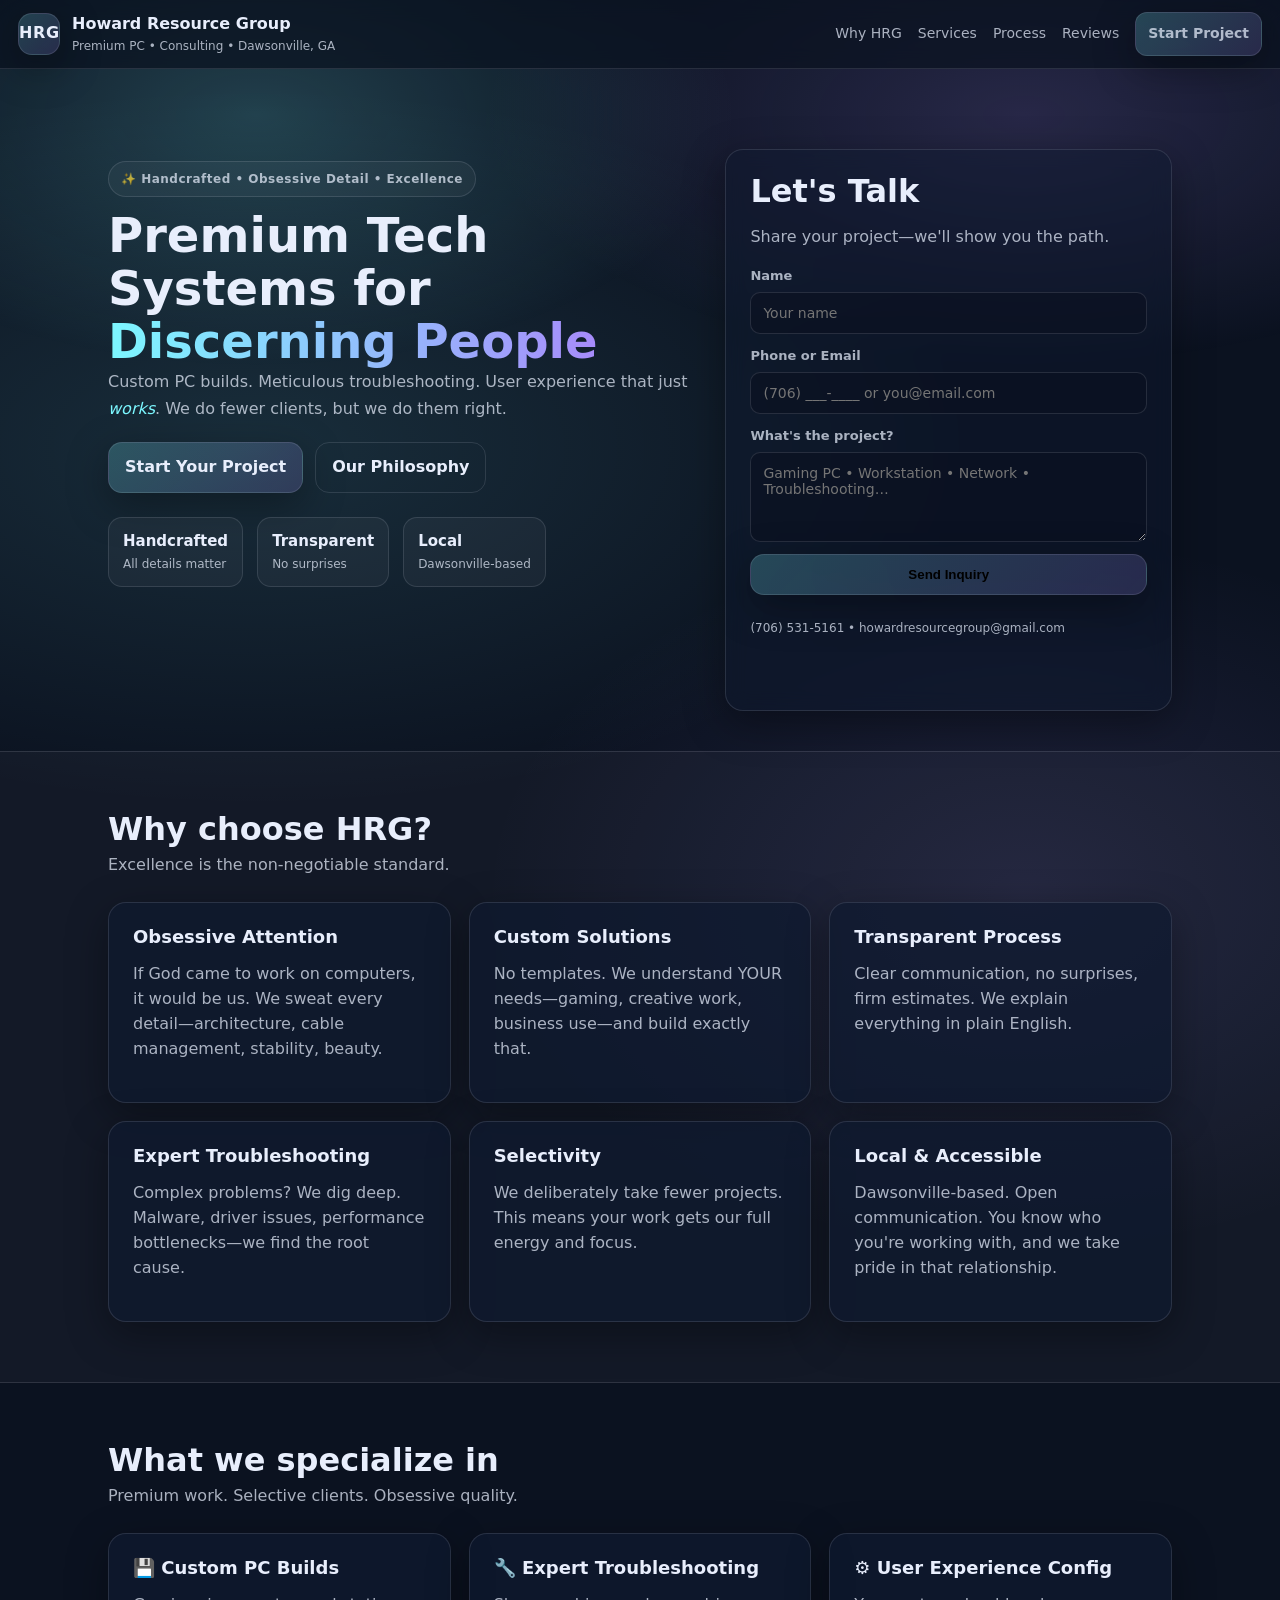
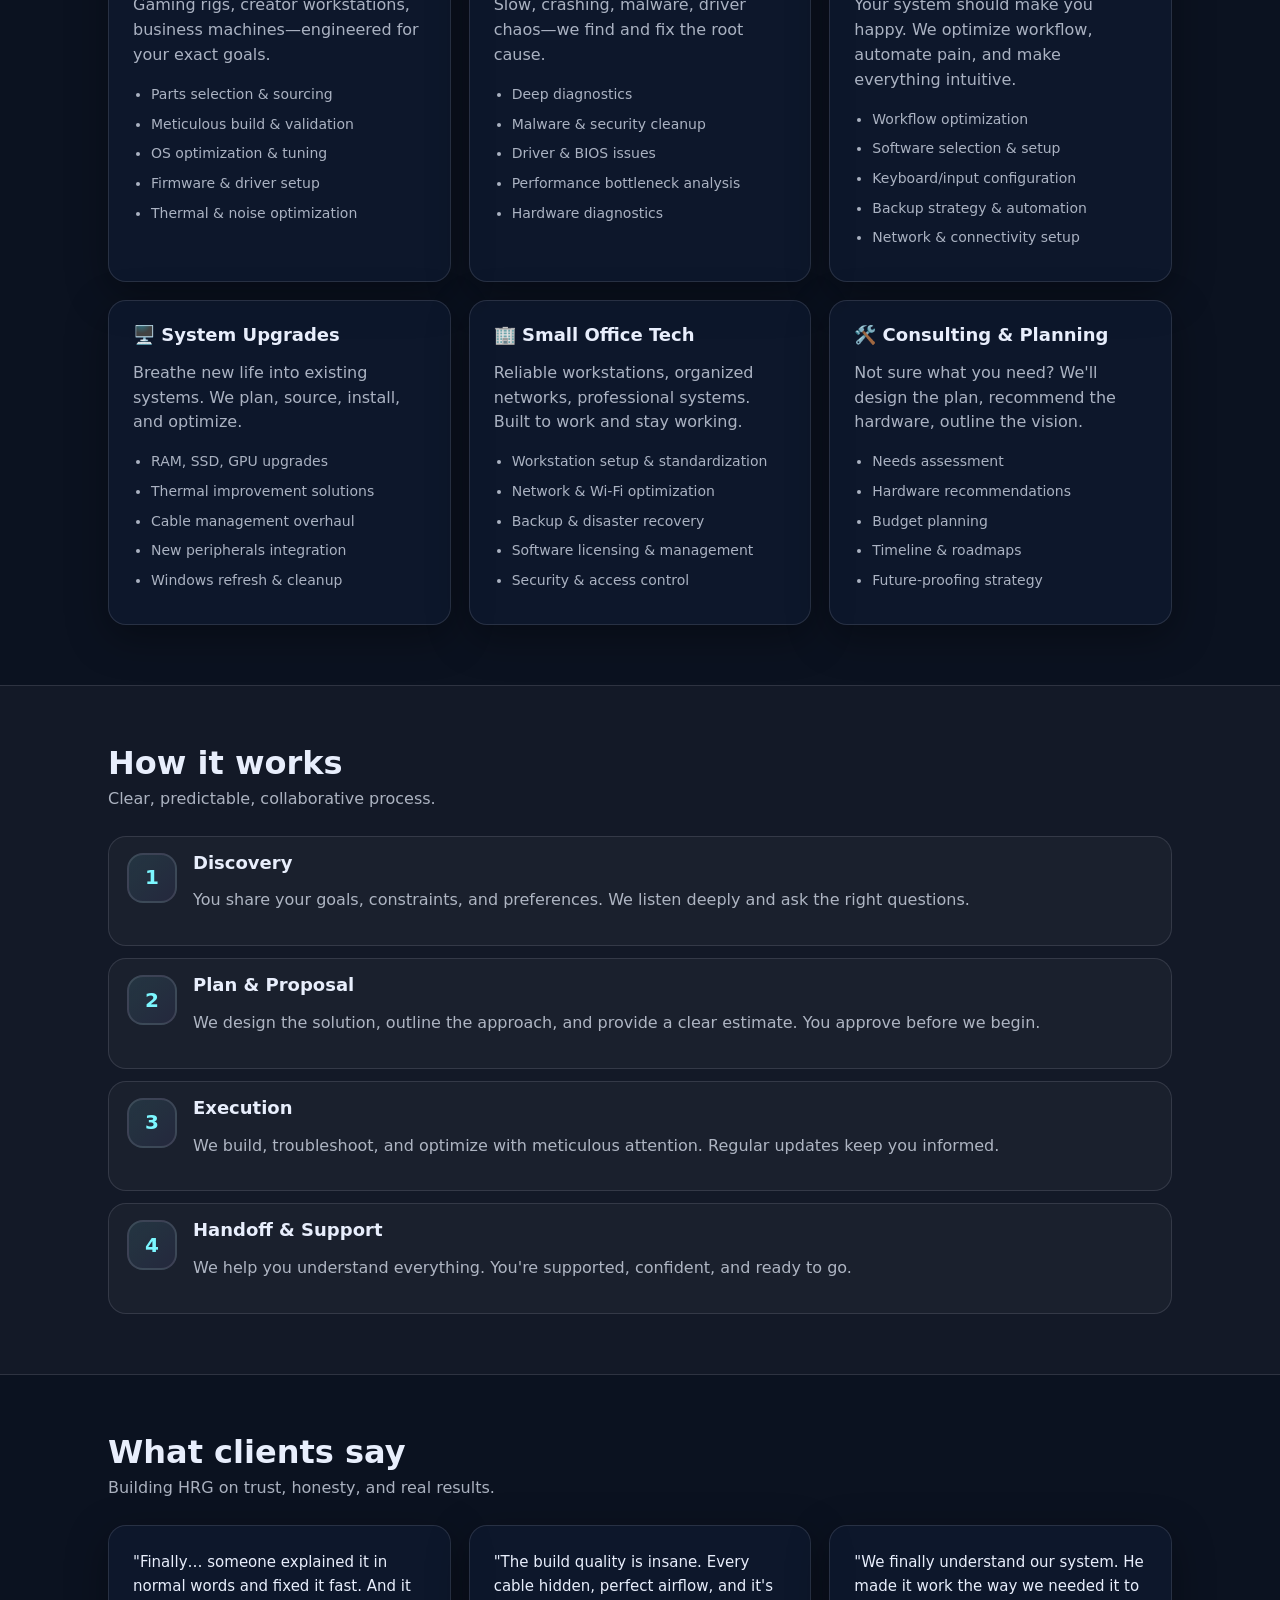
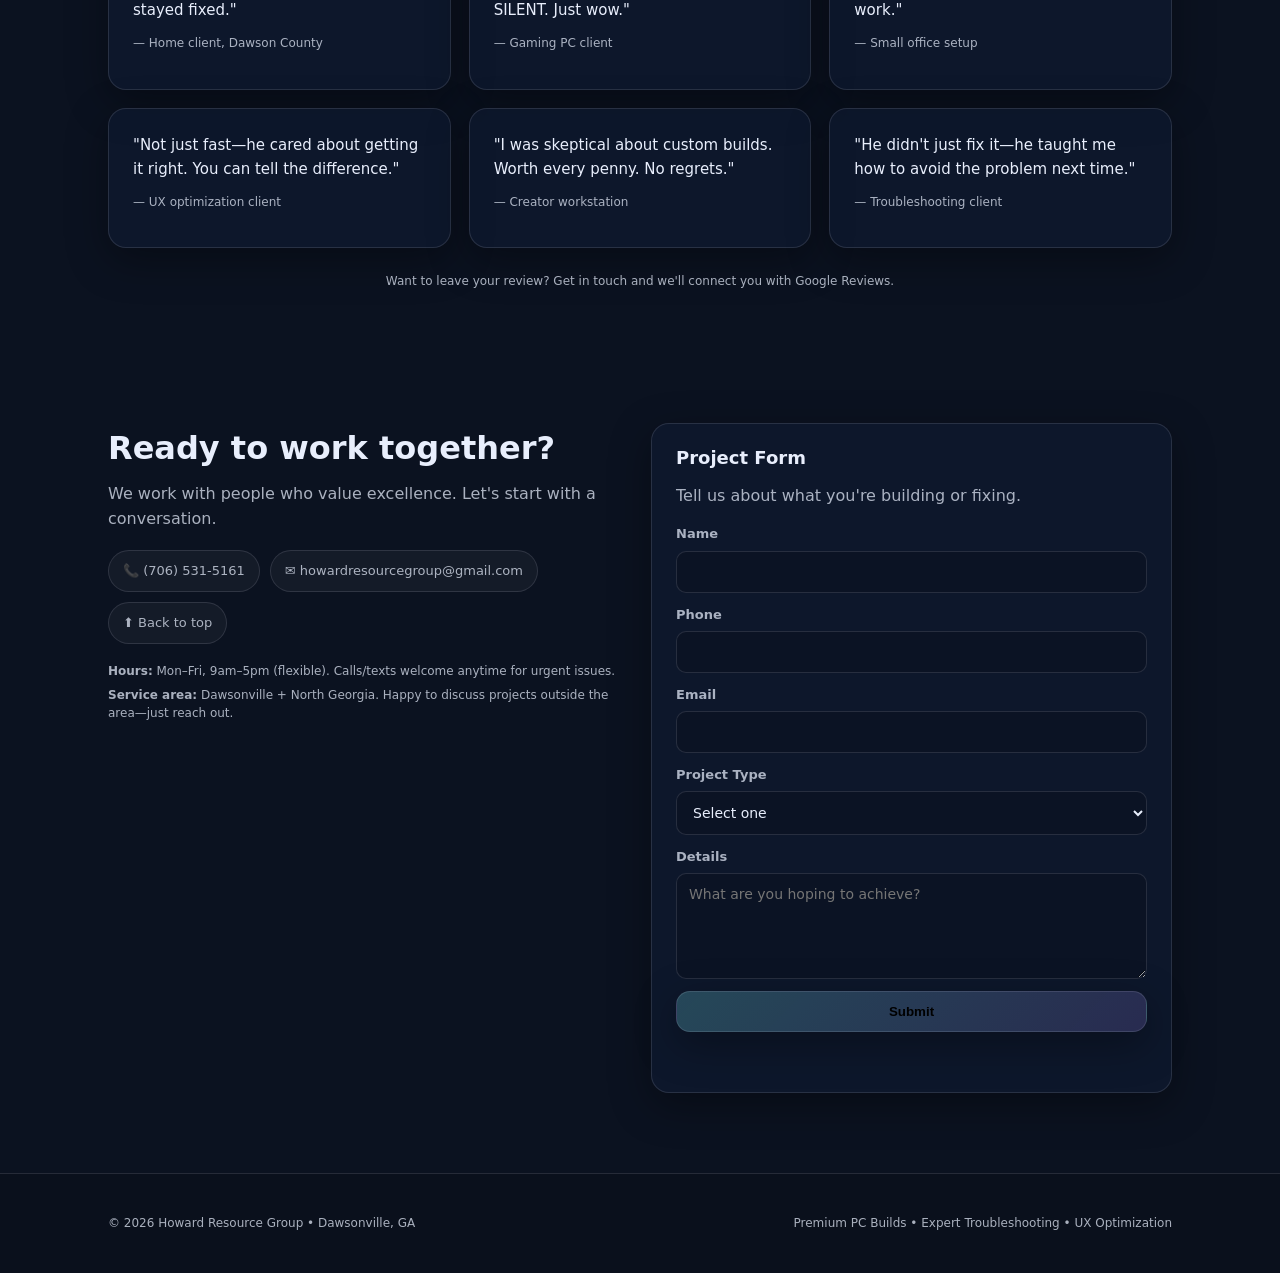
==== index.html @ e69a7d9a "Deploy: premium site redesign with PC builds focus" ====
<!doctype html>
<html lang="en">
<head>
  <meta charset="utf-8" />
  <meta name="viewport" content="width=device-width,initial-scale=1" />
  <title>Howard Resource Group | Premium PC Builds & Troubleshooting</title>
  <meta name="description" content="Handcrafted PC builds, meticulous troubleshooting, premium tech experience. Dawsonville, GA. Excellence in every detail." />
  <meta name="theme-color" content="#0b1220" />

  <!-- Open Graph -->
  <meta property="og:title" content="Howard Resource Group | Premium PC Builds & Tech" />
  <meta property="og:description" content="Custom PC builds, expert troubleshooting, UX optimization. Excellence obsessed." />
  <meta property="og:type" content="website" />

  <link rel="stylesheet" href="style.css" />
</head>

<body>
  <header class="header">
    <a class="brand" href="#top" aria-label="Howard Resource Group Home">
      <span class="brand__mark">HRG</span>
      <span class="brand__text">
        <span class="brand__name">Howard Resource Group</span>
        <span class="brand__tag">Premium PC • Consulting • Dawsonville, GA</span>
      </span>
    </a>

    <nav class="nav" aria-label="Primary">
      <a href="#why">Why HRG</a>
      <a href="#services">Services</a>
      <a href="#process">Process</a>
      <a href="#reviews">Reviews</a>
      <a class="btn btn--sm" href="#contact">Start Project</a>
    </nav>

    <button class="burger" id="burger" aria-label="Open menu" aria-expanded="false">
      <span></span><span></span><span></span>
    </button>
  </header>

  <main id="top">
    <!-- HERO -->
    <section class="hero">
      <div class="hero__bg" aria-hidden="true"></div>

      <div class="container hero__grid">
        <div class="hero__copy">
          <p class="pill">✨ Handcrafted • Obsessive Detail • Excellence</p>
          <h1>Premium Tech Systems for <span class="accent">Discerning People</span></h1>
          <p class="lead">
            Custom PC builds. Meticulous troubleshooting. User experience that just <em>works</em>. 
            We do fewer clients, but we do them right.
          </p>

          <div class="cta">
            <a class="btn" href="#contact">Start Your Project</a>
            <a class="btn btn--ghost" href="#why">Our Philosophy</a>
          </div>

          <div class="trust">
            <div class="trust__item">
              <span class="trust__big">Handcrafted</span>
              <span class="trust__small">All details matter</span>
            </div>
            <div class="trust__item">
              <span class="trust__big">Transparent</span>
              <span class="trust__small">No surprises</span>
            </div>
            <div class="trust__item">
              <span class="trust__big">Local</span>
              <span class="trust__small">Dawsonville-based</span>
            </div>
          </div>
        </div>

        <div class="hero__card">
          <div class="card card--glass">
            <h2>Let's Talk</h2>
            <p class="muted">Share your project—we'll show you the path.</p>

            <form class="form" id="quickForm" action="https://formspree.io/f/xkgqpggr" method="POST">
              <input type="hidden" name="form_name" value="Project Inquiry" />
              <input type="text" name="_gotcha" style="display:none" tabindex="-1" autocomplete="off" />
              <label>
                Name
                <input name="name" placeholder="Your name" autocomplete="name" required />
              </label>

              <label>
                Phone or Email
                <input name="contact" placeholder="(706) ___-____ or you@email.com" required />
              </label>

              <label>
                What's the project?
                <textarea name="message" rows="4" placeholder="Gaming PC • Workstation • Network • Troubleshooting…" required></textarea>
              </label>

              <button class="btn btn--full" type="submit">Send Inquiry</button>

              <p class="tiny muted">
                <a href="tel:+17065315161">(706) 531-5161</a> • howardresourcegroup@gmail.com
              </p>

              <p class="tiny muted" id="formStatus" role="status" aria-live="polite"></p>
            </form>
          </div>
        </div>
      </div>
    </section>

    <!-- WHY HRG -->
    <section class="section section--alt" id="why">
      <div class="container">
        <div class="section__head">
          <h2>Why choose HRG?</h2>
          <p class="muted">Excellence is the non-negotiable standard.</p>
        </div>

        <div class="grid cards">
          <article class="card">
            <h3>Obsessive Attention</h3>
            <p class="muted">If God came to work on computers, it would be us. We sweat every detail—architecture, cable management, stability, beauty.</p>
          </article>

          <article class="card">
            <h3>Custom Solutions</h3>
            <p class="muted">No templates. We understand YOUR needs—gaming, creative work, business use—and build exactly that.</p>
          </article>

          <article class="card">
            <h3>Transparent Process</h3>
            <p class="muted">Clear communication, no surprises, firm estimates. We explain everything in plain English.</p>
          </article>

          <article class="card">
            <h3>Expert Troubleshooting</h3>
            <p class="muted">Complex problems? We dig deep. Malware, driver issues, performance bottlenecks—we find the root cause.</p>
          </article>

          <article class="card">
            <h3>Selectivity</h3>
            <p class="muted">We deliberately take fewer projects. This means your work gets our full energy and focus.</p>
          </article>

          <article class="card">
            <h3>Local & Accessible</h3>
            <p class="muted">Dawsonville-based. Open communication. You know who you're working with, and we take pride in that relationship.</p>
          </article>
        </div>
      </div>
    </section>

    <!-- SERVICES -->
    <section class="section" id="services">
      <div class="container">
        <div class="section__head">
          <h2>What we specialize in</h2>
          <p class="muted">Premium work. Selective clients. Obsessive quality.</p>
        </div>

        <div class="grid cards">
          <article class="card">
            <h3>💾 Custom PC Builds</h3>
            <p class="muted">Gaming rigs, creator workstations, business machines—engineered for your exact goals.</p>
            <ul class="list">
              <li>Parts selection & sourcing</li>
              <li>Meticulous build & validation</li>
              <li>OS optimization & tuning</li>
              <li>Firmware & driver setup</li>
              <li>Thermal & noise optimization</li>
            </ul>
          </article>

          <article class="card">
            <h3>🔧 Expert Troubleshooting</h3>
            <p class="muted">Slow, crashing, malware, driver chaos—we find and fix the root cause.</p>
            <ul class="list">
              <li>Deep diagnostics</li>
              <li>Malware & security cleanup</li>
              <li>Driver & BIOS issues</li>
              <li>Performance bottleneck analysis</li>
              <li>Hardware diagnostics</li>
            </ul>
          </article>

          <article class="card">
            <h3>⚙️ User Experience Config</h3>
            <p class="muted">Your system should make you happy. We optimize workflow, automate pain, and make everything intuitive.</p>
            <ul class="list">
              <li>Workflow optimization</li>
              <li>Software selection & setup</li>
              <li>Keyboard/input configuration</li>
              <li>Backup strategy & automation</li>
              <li>Network & connectivity setup</li>
            </ul>
          </article>

          <article class="card">
            <h3>🖥️ System Upgrades</h3>
            <p class="muted">Breathe new life into existing systems. We plan, source, install, and optimize.</p>
            <ul class="list">
              <li>RAM, SSD, GPU upgrades</li>
              <li>Thermal improvement solutions</li>
              <li>Cable management overhaul</li>
              <li>New peripherals integration</li>
              <li>Windows refresh & cleanup</li>
            </ul>
          </article>

          <article class="card">
            <h3>🏢 Small Office Tech</h3>
            <p class="muted">Reliable workstations, organized networks, professional systems. Built to work and stay working.</p>
            <ul class="list">
              <li>Workstation setup & standardization</li>
              <li>Network & Wi-Fi optimization</li>
              <li>Backup & disaster recovery</li>
              <li>Software licensing & management</li>
              <li>Security & access control</li>
            </ul>
          </article>

          <article class="card">
            <h3>🛠️ Consulting & Planning</h3>
            <p class="muted">Not sure what you need? We'll design the plan, recommend the hardware, outline the vision.</p>
            <ul class="list">
              <li>Needs assessment</li>
              <li>Hardware recommendations</li>
              <li>Budget planning</li>
              <li>Timeline & roadmaps</li>
              <li>Future-proofing strategy</li>
            </ul>
          </article>
        </div>
      </div>
    </section>

    <!-- PROCESS -->
    <section class="section section--alt" id="process">
      <div class="container">
        <div class="section__head">
          <h2>How it works</h2>
          <p class="muted">Clear, predictable, collaborative process.</p>
        </div>

        <div class="steps">
          <div class="step">
            <div class="step__num">1</div>
            <div>
              <h3>Discovery</h3>
              <p class="muted">You share your goals, constraints, and preferences. We listen deeply and ask the right questions.</p>
            </div>
          </div>
          <div class="step">
            <div class="step__num">2</div>
            <div>
              <h3>Plan & Proposal</h3>
              <p class="muted">We design the solution, outline the approach, and provide a clear estimate. You approve before we begin.</p>
            </div>
          </div>
          <div class="step">
            <div class="step__num">3</div>
            <div>
              <h3>Execution</h3>
              <p class="muted">We build, troubleshoot, and optimize with meticulous attention. Regular updates keep you informed.</p>
            </div>
          </div>
          <div class="step">
            <div class="step__num">4</div>
            <div>
              <h3>Handoff & Support</h3>
              <p class="muted">We help you understand everything. You're supported, confident, and ready to go.</p>
            </div>
          </div>
        </div>
      </div>
    </section>

    <!-- REVIEWS -->
    <section class="section" id="reviews">
      <div class="container">
        <div class="section__head">
          <h2>What clients say</h2>
          <p class="muted">Building HRG on trust, honesty, and real results.</p>
        </div>

        <div class="grid cards">
          <article class="card">
            <p class="quote">"Finally… someone explained it in normal words and fixed it fast. And it stayed fixed."</p>
            <p class="tiny muted">— Home client, Dawson County</p>
          </article>
          <article class="card">
            <p class="quote">"The build quality is insane. Every cable hidden, perfect airflow, and it's SILENT. Just wow."</p>
            <p class="tiny muted">— Gaming PC client</p>
          </article>
          <article class="card">
            <p class="quote">"We finally understand our system. He made it work the way we needed it to work."</p>
            <p class="tiny muted">— Small office setup</p>
          </article>
          <article class="card">
            <p class="quote">"Not just fast—he cared about getting it right. You can tell the difference."</p>
            <p class="tiny muted">— UX optimization client</p>
          </article>
          <article class="card">
            <p class="quote">"I was skeptical about custom builds. Worth every penny. No regrets."</p>
            <p class="tiny muted">— Creator workstation</p>
          </article>
          <article class="card">
            <p class="quote">"He didn't just fix it—he taught me how to avoid the problem next time."</p>
            <p class="tiny muted">— Troubleshooting client</p>
          </article>
        </div>

        <p class="tiny muted" style="margin-top: 24px; text-align: center;">
          Want to leave your review? <a href="#contact">Get in touch</a> and we'll connect you with Google Reviews.
        </p>
      </div>
    </section>

    <!-- CONTACT -->
    <section class="section" id="contact">
      <div class="container">
        <div class="contact">
          <div>
            <h2>Ready to work together?</h2>
            <p class="muted">
              We work with people who value excellence. Let's start with a conversation.
            </p>

            <div class="contact__chips">
              <a class="chip" href="tel:+17065315161">📞 (706) 531-5161</a>
              <a class="chip" href="mailto:howardresourcegroup@gmail.com">✉️ howardresourcegroup@gmail.com</a>
              <a class="chip" href="#top">⬆️ Back to top</a>
            </div>

            <div class="fineprint">
              <p class="tiny muted">
                <strong>Hours:</strong> Mon–Fri, 9am–5pm (flexible). Calls/texts welcome anytime for urgent issues.
              </p>
              <p class="tiny muted">
                <strong>Service area:</strong> Dawsonville + North Georgia. Happy to discuss projects outside the area—just reach out.
              </p>
            </div>
          </div>

          <div class="card">
            <h3>Project Form</h3>
            <p class="muted">Tell us about what you're building or fixing.</p>

            <form class="form" id="contactForm" action="https://formspree.io/f/xkgqpggr" method="POST">
              <input type="hidden" name="form_name" value="Project Inquiry" />
              <input type="text" name="_gotcha" style="display:none" tabindex="-1" autocomplete="off" />
              <label>
                Name
                <input name="name" required />
              </label>
              <label>
                Phone
                <input name="phone" inputmode="tel" />
              </label>
              <label>
                Email
                <input name="email" type="email" />
              </label>
              <label>
                Project Type
                <select name="service" required>
                  <option value="" selected disabled>Select one</option>
                  <option>Custom PC Build</option>
                  <option>Expert Troubleshooting</option>
                  <option>User Experience Configuration</option>
                  <option>System Upgrade</option>
                  <option>Small Office Tech</option>
                  <option>Consulting & Planning</option>
                  <option>Other</option>
                </select>
              </label>
              <label>
                Details
                <textarea name="details" rows="5" placeholder="What are you hoping to achieve?" required></textarea>
              </label>

              <button class="btn btn--full" type="submit">Submit</button>
              <p class="tiny muted" id="contactStatus" role="status" aria-live="polite"></p>
            </form>
          </div>
        </div>
      </div>
    </section>
  </main>

  <footer class="footer">
    <div class="container footer__grid">
      <p class="tiny muted">© <span id="year"></span> Howard Resource Group • Dawsonville, GA</p>
      <p class="tiny muted">Premium PC Builds • Expert Troubleshooting • UX Optimization</p>
    </div>
  </footer>

  <!-- LocalBusiness Schema -->
  <script type="application/ld+json">
  {
    "@context": "https://schema.org",
    "@type": "LocalBusiness",
    "name": "Howard Resource Group",
    "description": "Premium custom PC builds, expert troubleshooting, and user experience optimization. Dawsonville, GA.",
    "areaServed": "Dawsonville, GA",
    "telephone": "+1-706-531-5161",
    "email": "howardresourcegroup@gmail.com",
    "address": {
      "@type": "PostalAddress",
      "addressLocality": "Dawsonville",
      "addressRegion": "GA",
      "addressCountry": "US"
    }
  }
  </script>

  <script src="script.js"></script>
</body>
</html>
---- style.css ----
:root{
  --bg:#0b1220;
  --panel:#0f1a30;
  --panel2:#0d172b;
  --text:#e8eefc;
  --muted:rgba(232,238,252,.72);
  --line:rgba(232,238,252,.12);
  --accent:#7cf7ff;
  --accent2:#a78bfa;
  --shadow: 0 12px 40px rgba(0,0,0,.35);
  --radius: 18px;
  --max: 1100px;
}

*{box-sizing:border-box}
html,body{margin:0;padding:0}
body{
  font-family: ui-sans-serif, system-ui, -apple-system, Segoe UI, Roboto, Helvetica, Arial;
  background: radial-gradient(1200px 600px at 20% 10%, rgba(124,247,255,.12), transparent 60%),
              radial-gradient(900px 600px at 80% 20%, rgba(167,139,250,.12), transparent 60%),
              var(--bg);
  color:var(--text);
  line-height:1.55;
}

a{color:inherit;text-decoration:none}
a:hover{opacity:.92}
.container{max-width:var(--max); margin:0 auto; padding:0 18px}

.header{
  position: sticky;
  top:0;
  z-index: 50;
  backdrop-filter: blur(10px);
  background: rgba(11,18,32,.72);
  border-bottom: 1px solid var(--line);
  display:flex;
  align-items:center;
  justify-content:space-between;
  padding: 12px 18px;
}

.brand{display:flex; gap:12px; align-items:center}
.brand__mark{
  width:42px;height:42px;border-radius:14px;
  display:grid;place-items:center;
  background: linear-gradient(135deg, rgba(124,247,255,.20), rgba(167,139,250,.18));
  border:1px solid var(--line);
  box-shadow: var(--shadow);
  font-weight:800;
  letter-spacing:.6px;
}
.brand__name{display:block; font-weight:800}
.brand__tag{display:block; font-size:12px; color:var(--muted)}

.nav{display:flex; gap:16px; align-items:center}
.nav a{font-size:14px; color:var(--muted); transition: color .2s}
.nav a:hover{color:var(--text)}

.btn{
  display:inline-flex;
  align-items:center;
  justify-content:center;
  gap:10px;
  padding: 12px 16px;
  border-radius: 14px;
  background: linear-gradient(135deg, rgba(124,247,255,.22), rgba(167,139,250,.18));
  border: 1px solid var(--line);
  box-shadow: var(--shadow);
  font-weight:700;
  transition: all .2s;
  cursor: pointer;
}
.btn:hover{
  background: linear-gradient(135deg, rgba(124,247,255,.32), rgba(167,139,250,.28));
  border-color: rgba(124,247,255,.5);
}
.btn--ghost{
  background: transparent;
  border: 1px solid var(--line);
  box-shadow: none;
}
.btn--ghost:hover{
  background: rgba(255,255,255,.08);
  border-color: rgba(124,247,255,.5);
}
.btn--sm{padding:10px 12px; border-radius:12px; font-size: 13px}
.btn--full{width:100%}

.burger{
  display:none;
  width:44px;height:44px;border-radius:14px;
  border:1px solid var(--line);
  background: rgba(255,255,255,.04);
  cursor: pointer;
  transition: all .2s;
}
.burger:hover{
  background: rgba(255,255,255,.08);
}
.burger span{
  display:block;
  width:18px;height:2px;
  margin:4px auto;
  background: rgba(232,238,252,.75);
  border-radius:2px;
}

h1,h2,h3{margin:0; line-height:1.1}
h1{font-size: 48px; font-weight: 900}
h2{font-size: 32px; font-weight: 800; margin-bottom: 4px}
h3{font-size: 18px; font-weight: 700}

em {
  font-style: italic;
  color: var(--accent);
}

.hero{
  position:relative;
  padding: 80px 0 40px;
}
.hero__bg{
  position:absolute;
  inset:-80px 0 auto 0;
  height: 420px;
  background:
    radial-gradient(800px 420px at 20% 30%, rgba(124,247,255,.20), transparent 60%),
    radial-gradient(900px 420px at 80% 30%, rgba(167,139,250,.18), transparent 60%);
  filter: blur(0px);
  pointer-events:none;
}
.hero__grid{
  display:grid;
  grid-template-columns: 1.2fr .9fr;
  gap: 22px;
  align-items:start;
  position: relative;
  z-index: 1;
}
.pill{
  display:inline-block;
  font-size:12px;
  padding: 8px 12px;
  border-radius: 999px;
  border:1px solid var(--line);
  background: rgba(255,255,255,.04);
  color: var(--muted);
  margin-bottom: 12px;
  font-weight: 600;
  letter-spacing: .5px;
}

.accent{
  background: linear-gradient(90deg, var(--accent), var(--accent2));
  -webkit-background-clip:text;
  background-clip:text;
  color:transparent;
}

.lead{
  font-size:16px;
  color:var(--muted);
  margin:0 0 20px;
  line-height: 1.7;
}

.cta{
  display:flex;
  gap:12px;
  flex-wrap:wrap;
  margin: 18px 0 24px;
}

.trust{
  display:flex;
  gap:14px;
  flex-wrap:wrap;
  margin-top: 12px;
}
.trust__item{
  padding: 12px 14px;
  border-radius: 14px;
  border:1px solid var(--line);
  background: rgba(255,255,255,.04);
}
.trust__big{display:block; font-weight:800; font-size: 15px}
.trust__small{display:block; font-size:12px; color:var(--muted); margin-top: 2px}

.section{padding: 60px 0}
.section--alt{
  background: rgba(255,255,255,.03);
  border-top:1px solid var(--line);
  border-bottom:1px solid var(--line);
}
.section__head{margin-bottom: 24px}
.section__head h2{margin:0 0 6px}
.section__head p{margin: 0}

.muted{color:var(--muted)}

.grid{display:grid; gap:18px}
.cards{grid-template-columns: repeat(3, minmax(0, 1fr))}

.card{
  border-radius: var(--radius);
  border:1px solid var(--line);
  background: rgba(15,26,48,.72);
  box-shadow: var(--shadow);
  padding: 24px;
  transition: all .2s;
}
.card:hover{
  background: rgba(15,26,48,.9);
  border-color: rgba(124,247,255,.25);
  transform: translateY(-2px);
}
.card h3{margin-bottom: 8px}
.card--glass{
  background: rgba(15,26,48,.45);
  backdrop-filter: blur(10px);
}
.card--highlight{
  background: linear-gradient(180deg, rgba(124,247,255,.10), rgba(15,26,48,.72));
  border-color: rgba(124,247,255,.25);
}

.list{margin:14px 0 0; padding-left: 18px; color: var(--muted); font-size: 14px}
.list li{margin:8px 0}

.form{display:grid; gap:12px; margin-top: 16px}
label{display:grid; gap:6px; font-size:13px; color:var(--muted); font-weight: 600}
input, textarea, select{
  width:100%;
  padding: 12px 12px;
  border-radius: 10px;
  border: 1px solid var(--line);
  background: rgba(11,18,32,.55);
  color: var(--text);
  outline: none;
  font-size: 14px;
  font-family: inherit;
  transition: all .2s;
}
input:focus, textarea:focus, select:focus{
  border-color: rgba(124,247,255,.40);
  box-shadow: 0 0 0 3px rgba(124,247,255,.12);
  background: rgba(11,18,32,.75);
}

.steps{display:grid; gap:12px}
.step{
  display:grid;
  grid-template-columns: 50px 1fr;
  gap: 16px;
  padding: 16px 18px;
  border-radius: var(--radius);
  border:1px solid var(--line);
  background: rgba(255,255,255,.03);
  transition: all .2s;
}
.step:hover{
  background: rgba(255,255,255,.06);
  border-color: rgba(124,247,255,.2);
}
.step__num{
  width:50px;
  height:50px;
  border-radius:16px;
  display:grid;
  place-items:center;
  border:2px solid var(--line);
  background: linear-gradient(135deg, rgba(124,247,255,.10), rgba(167,139,250,.08));
  font-weight:900;
  font-size: 20px;
  color: var(--accent);
}
.step h3{margin: 0 0 4px}

.quote{margin:0; font-size:15px; line-height: 1.6; color: var(--text)}
.tiny{font-size:12px}

.contact{
  display:grid;
  grid-template-columns: 1fr 1fr;
  gap: 22px;
  align-items:start;
}
.contact h2{margin-bottom: 8px}
.contact > div:first-child{padding: 8px 0}

.contact__chips{display:flex; flex-wrap:wrap; gap:10px; margin-top: 18px}
.chip{
  padding: 10px 14px;
  border-radius: 999px;
  border:1px solid var(--line);
  background: rgba(255,255,255,.04);
  color: var(--muted);
  font-size: 13px;
  transition: all .2s;
}
.chip:hover{
  background: rgba(255,255,255,.08);
  border-color: rgba(124,247,255,.3);
}

.fineprint{margin-top: 18px}
.fineprint p{margin: 6px 0; line-height: 1.5}

.footer{
  padding: 28px 0;
  border-top:1px solid var(--line);
  background: rgba(0,0,0,.12);
  margin-top: 20px;
}
.footer__grid{
  display:flex;
  justify-content:space-between;
  gap: 10px;
  flex-wrap:wrap;
}

/* Responsive */
@media (max-width: 980px){
  h1{font-size: 36px}
  h2{font-size: 28px}
  
  .hero__grid{grid-template-columns:1fr}
  .hero{padding: 60px 0 30px}
  
  .cards{grid-template-columns: repeat(2, 1fr)}
  .contact{grid-template-columns:1fr}
  
  .nav{display:none}
  .burger{display:block}
  .nav.nav--open{
    display:flex;
    position:absolute;
    top: 64px;
    right: 12px;
    left: 12px;
    flex-direction:column;
    padding: 12px;
    border-radius: 16px;
    border:1px solid var(--line);
    background: rgba(11,18,32,.95);
    backdrop-filter: blur(10px);
    gap: 8px;
    z-index: 100;
  }
  .nav.nav--open a{
    padding: 10px 12px;
    border-radius: 10px;
  }
  .nav.nav--open a:hover{
    background: rgba(255,255,255,.08);
  }
}

@media (max-width: 640px){
  h1{font-size: 28px}
  h2{font-size: 22px}
  h3{font-size: 16px}
  
  .hero{padding: 50px 0 24px}
  .hero__grid{gap: 16px}
  
  .cta{gap: 8px}
  .btn{padding: 10px 14px; font-size: 14px}
  .btn--sm{padding: 8px 10px; font-size: 12px}
  
  .cards{grid-template-columns: 1fr}
  .section{padding: 40px 0}
  
  .pill{font-size: 11px; padding: 6px 10px}
  .lead{font-size: 15px}
  
  .trust{gap: 8px}
  .trust__item{padding: 8px 10px; border-radius: 10px}
  .trust__big{font-size: 13px}
  
  .card{padding: 16px}
  
  .contact{gap: 16px}
  
  .footer__grid{flex-direction: column; gap: 8px}
}
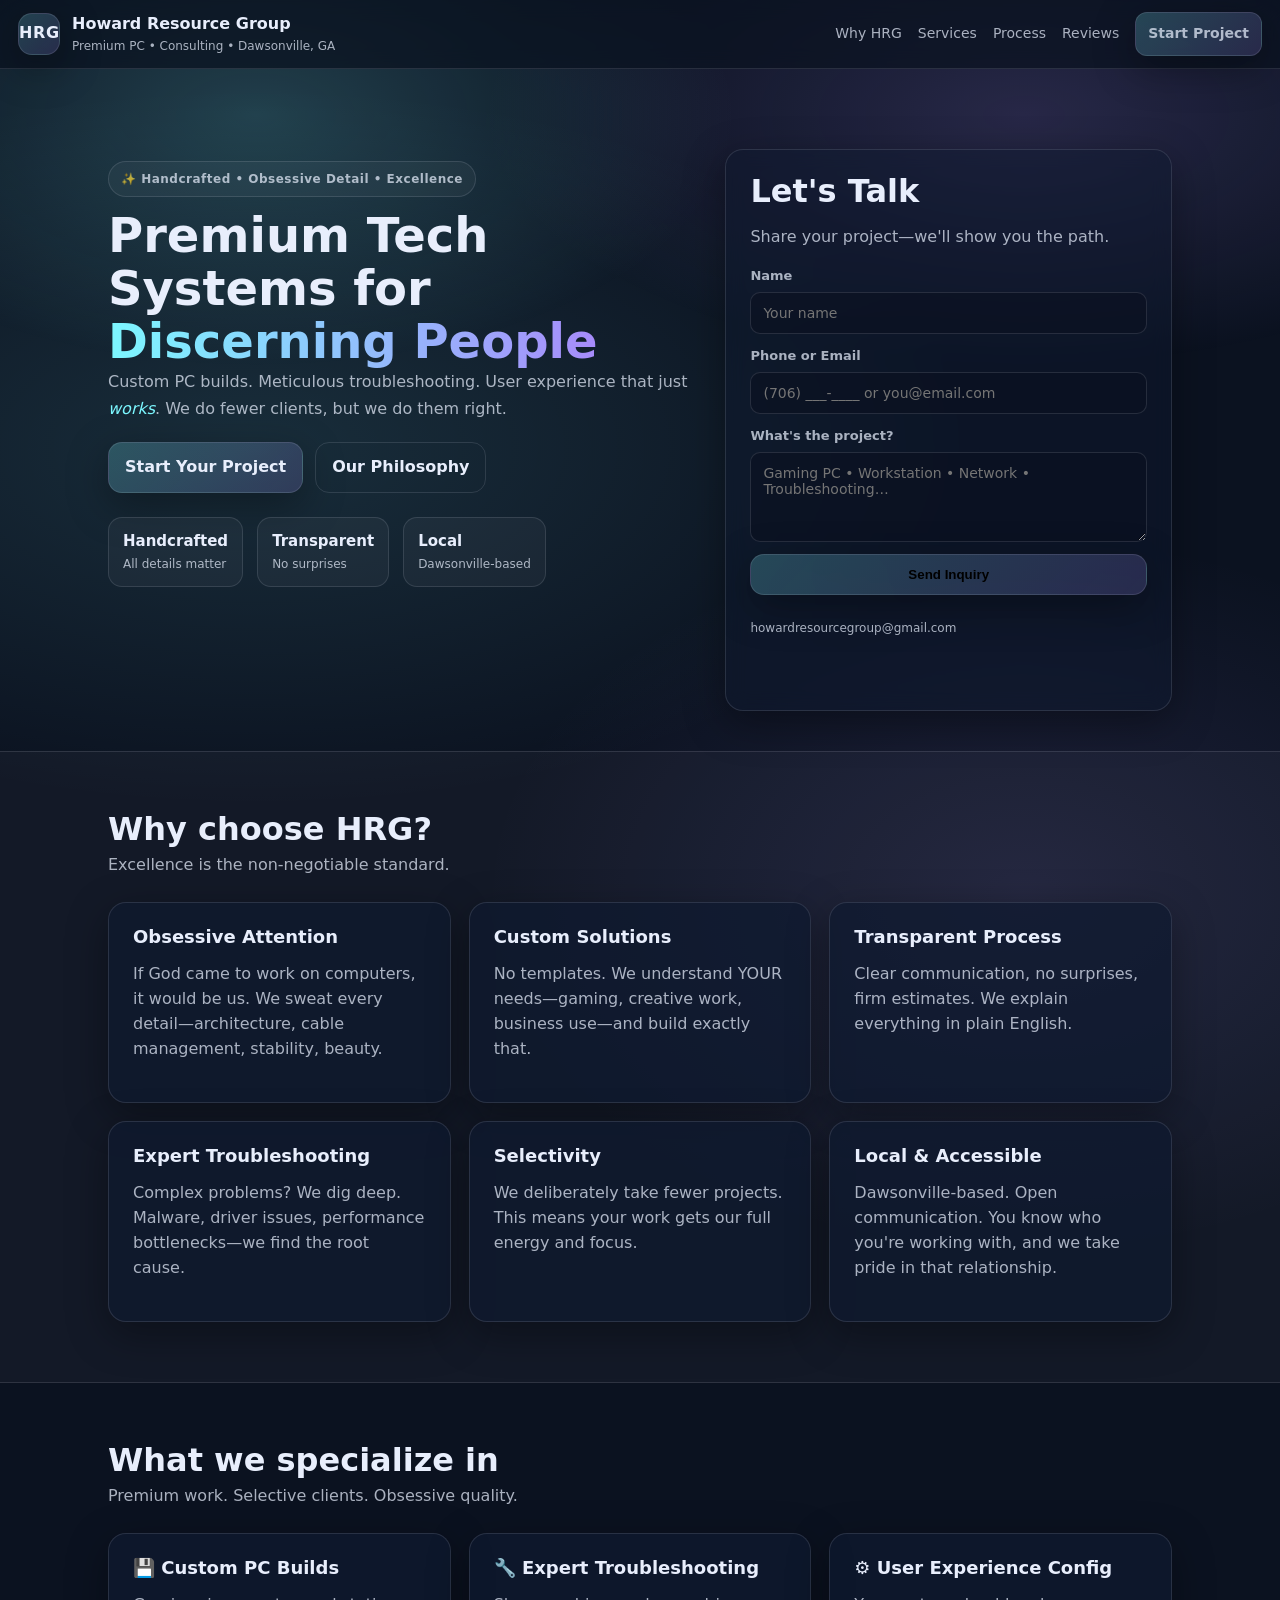
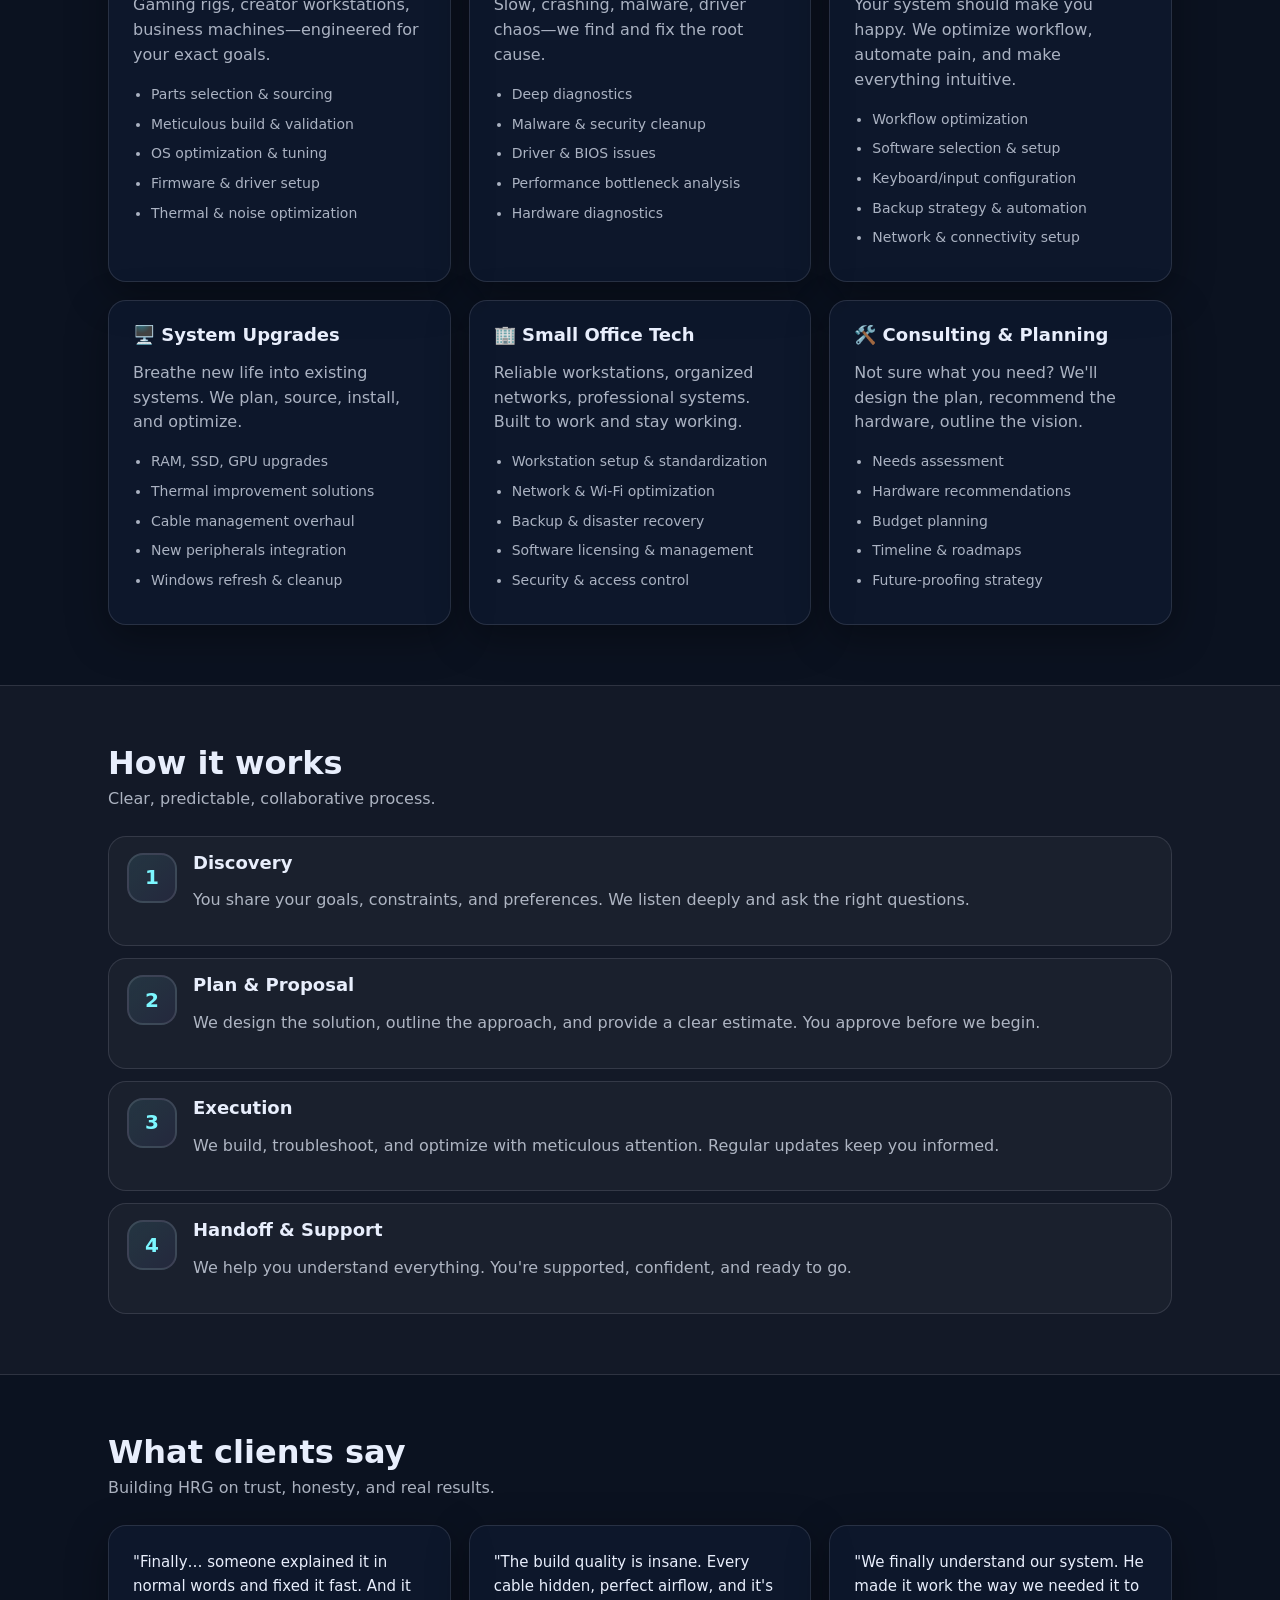
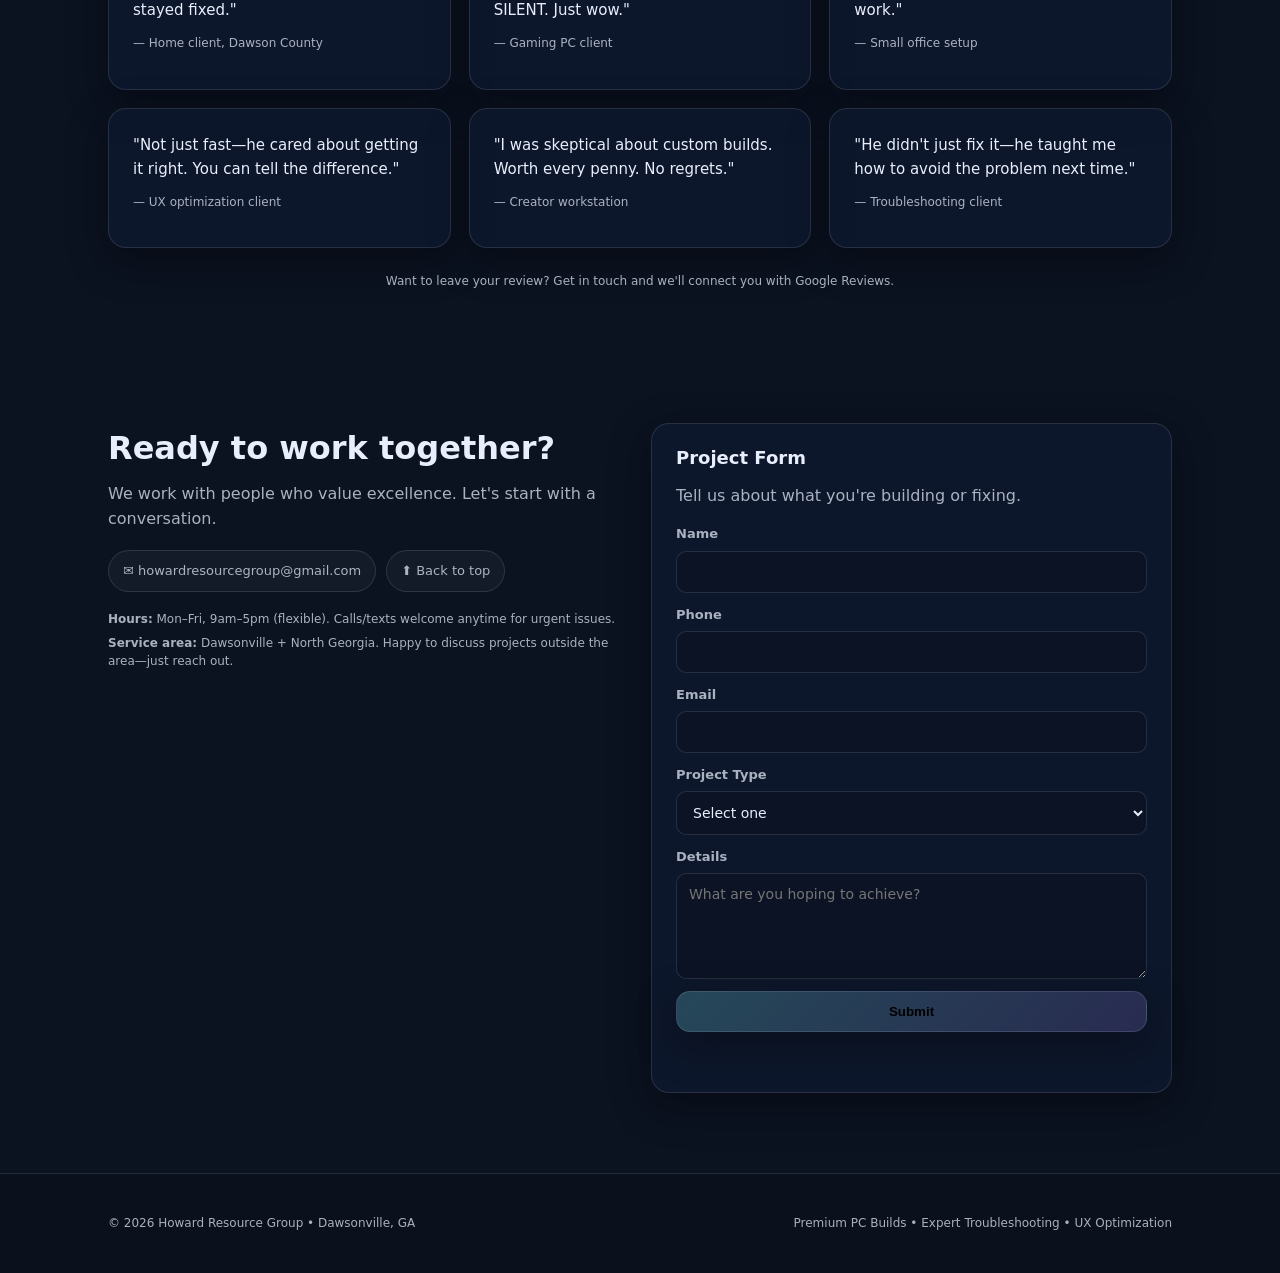
==== commit 749beef9: "Remove phone number, keep email-only contact" ====
--- a/index.html
+++ b/index.html
@@ -99,7 +99,7 @@
               <button class="btn btn--full" type="submit">Send Inquiry</button>
 
               <p class="tiny muted">
-                <a href="tel:+17065315161">(706) 531-5161</a> • howardresourcegroup@gmail.com
+                howardresourcegroup@gmail.com
               </p>
 
               <p class="tiny muted" id="formStatus" role="status" aria-live="polite"></p>
@@ -328,7 +328,6 @@
             </p>
 
             <div class="contact__chips">
-              <a class="chip" href="tel:+17065315161">📞 (706) 531-5161</a>
               <a class="chip" href="mailto:howardresourcegroup@gmail.com">✉️ howardresourcegroup@gmail.com</a>
               <a class="chip" href="#top">⬆️ Back to top</a>
             </div>
@@ -404,7 +403,6 @@
     "name": "Howard Resource Group",
     "description": "Premium custom PC builds, expert troubleshooting, and user experience optimization. Dawsonville, GA.",
     "areaServed": "Dawsonville, GA",
-    "telephone": "+1-706-531-5161",
     "email": "howardresourcegroup@gmail.com",
     "address": {
       "@type": "PostalAddress",
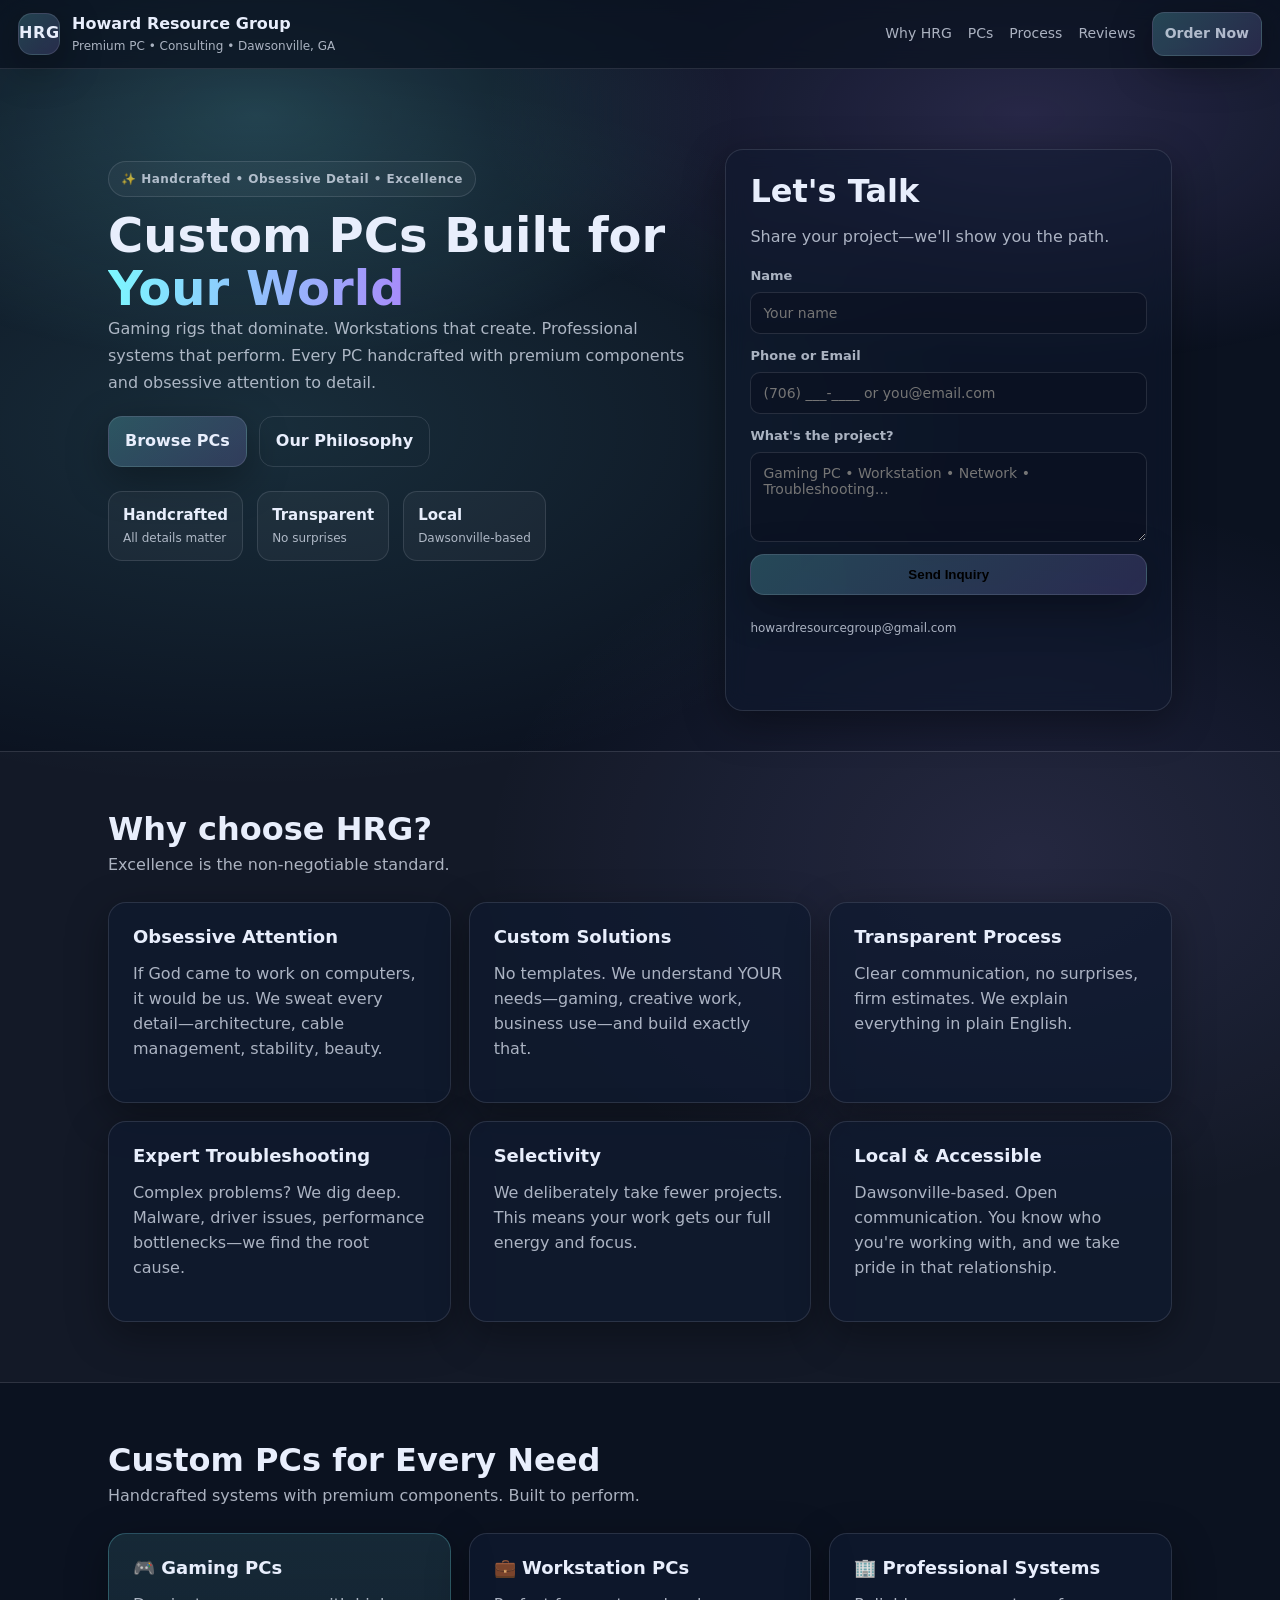
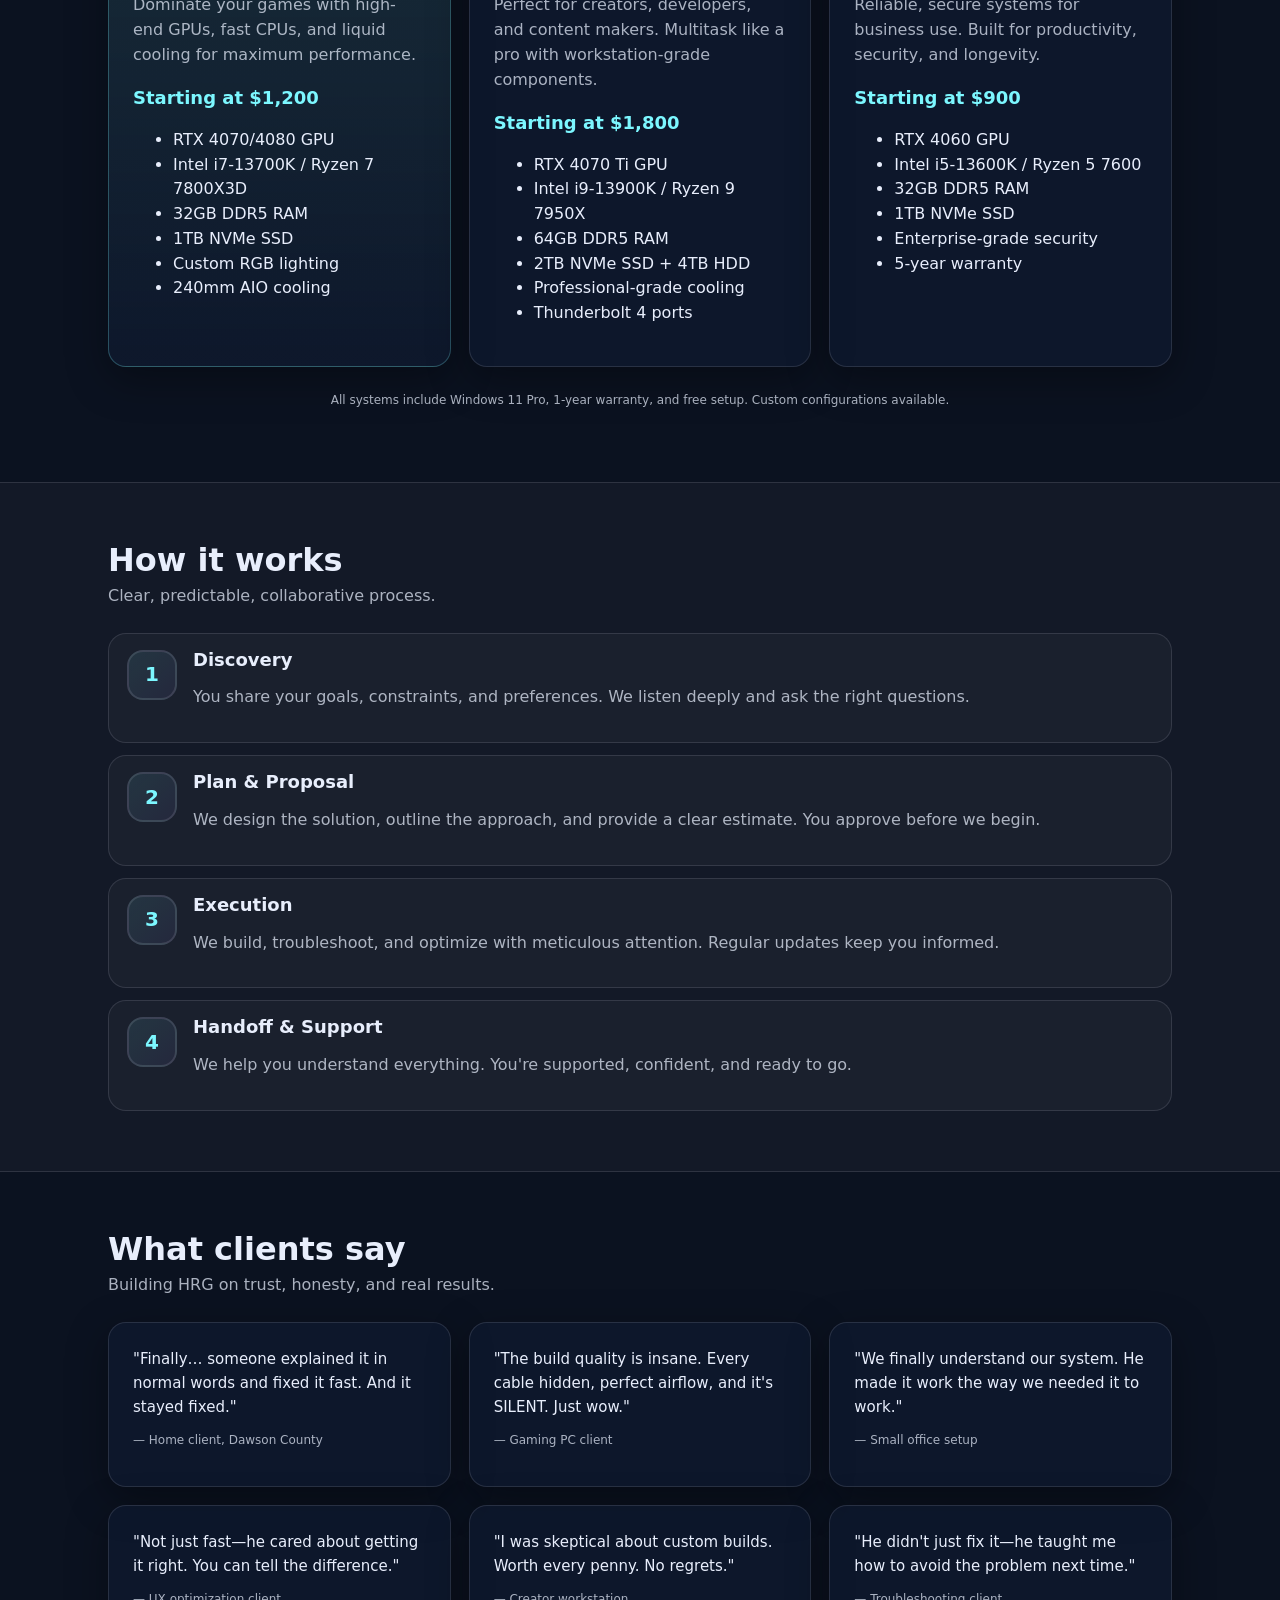
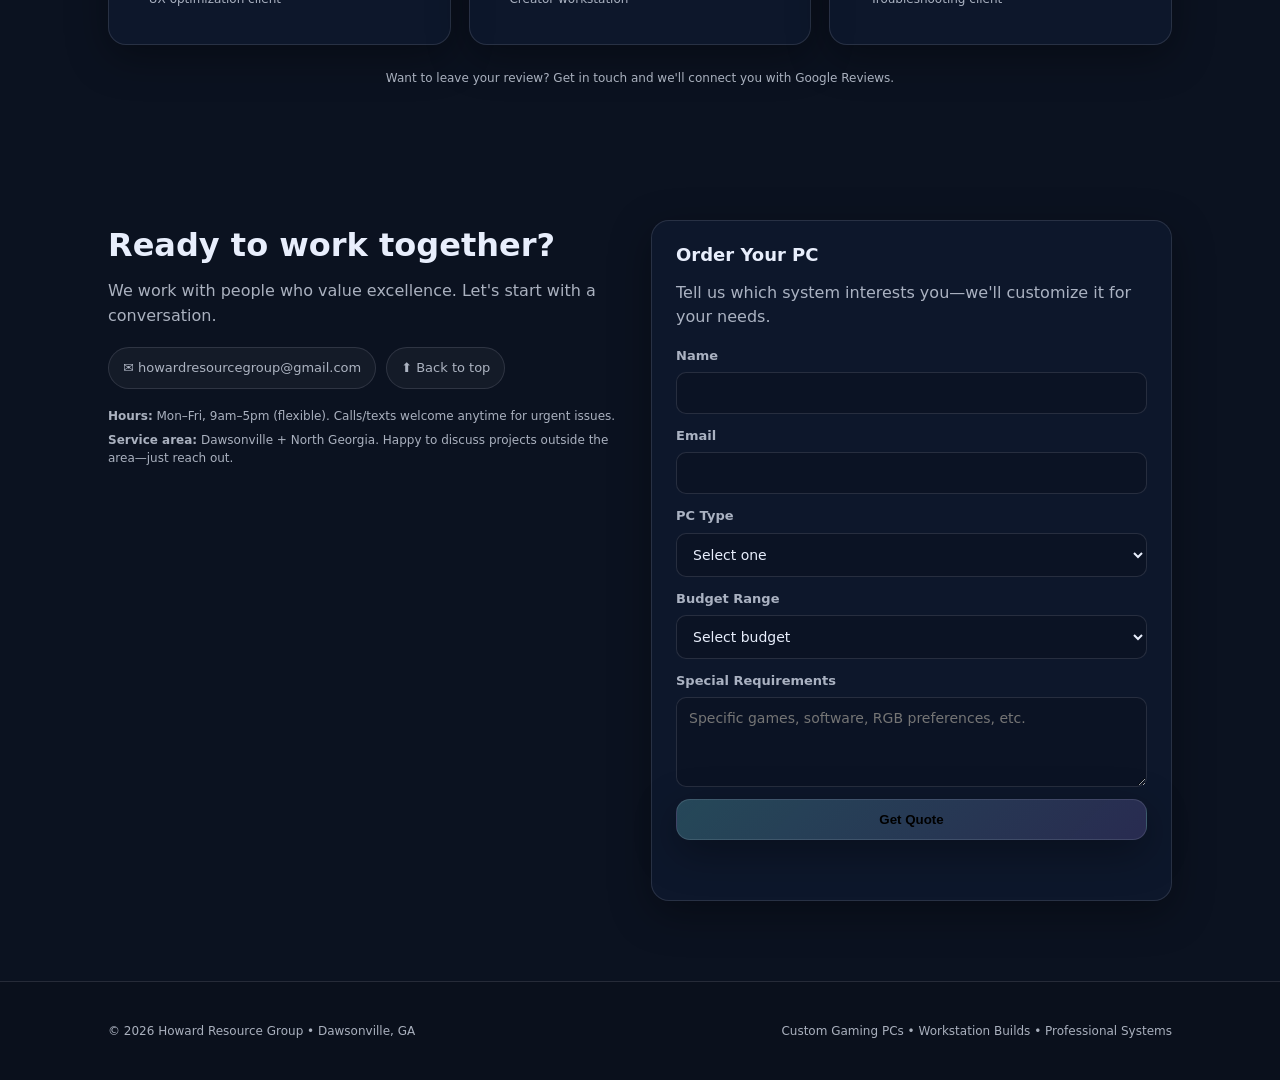
==== commit c264cf97: "Shift to PC product sales: gaming, workstation, professional systems with specs and pricing" ====
--- a/index.html
+++ b/index.html
@@ -27,12 +27,10 @@
 
     <nav class="nav" aria-label="Primary">
       <a href="#why">Why HRG</a>
-      <a href="#services">Services</a>
-      <a href="#process">Process</a>
-      <a href="#reviews">Reviews</a>
-      <a class="btn btn--sm" href="#contact">Start Project</a>
-    </nav>
-
+        <a href="#products">PCs</a>
+        <a href="#process">Process</a>
+        <a href="#reviews">Reviews</a>
+        <a class="btn btn--sm" href="#contact">Order Now</a>
     <button class="burger" id="burger" aria-label="Open menu" aria-expanded="false">
       <span></span><span></span><span></span>
     </button>
@@ -46,14 +44,14 @@
       <div class="container hero__grid">
         <div class="hero__copy">
           <p class="pill">✨ Handcrafted • Obsessive Detail • Excellence</p>
-          <h1>Premium Tech Systems for <span class="accent">Discerning People</span></h1>
+          <h1>Custom PCs Built for <span class="accent">Your World</span></h1>
           <p class="lead">
-            Custom PC builds. Meticulous troubleshooting. User experience that just <em>works</em>. 
-            We do fewer clients, but we do them right.
+            Gaming rigs that dominate. Workstations that create. Professional systems that perform.
+            Every PC handcrafted with premium components and obsessive attention to detail.
           </p>
 
           <div class="cta">
-            <a class="btn" href="#contact">Start Your Project</a>
+            <a class="btn" href="#products">Browse PCs</a>
             <a class="btn btn--ghost" href="#why">Our Philosophy</a>
           </div>
 
@@ -151,87 +149,67 @@
       </div>
     </section>
 
-    <!-- SERVICES -->
-    <section class="section" id="services">
+    <!-- PRODUCTS -->
+    <section class="section" id="products">
       <div class="container">
         <div class="section__head">
-          <h2>What we specialize in</h2>
-          <p class="muted">Premium work. Selective clients. Obsessive quality.</p>
+          <h2>Custom PCs for Every Need</h2>
+          <p class="muted">Handcrafted systems with premium components. Built to perform.</p>
         </div>
 
         <div class="grid cards">
-          <article class="card">
-            <h3>💾 Custom PC Builds</h3>
-            <p class="muted">Gaming rigs, creator workstations, business machines—engineered for your exact goals.</p>
-            <ul class="list">
-              <li>Parts selection & sourcing</li>
-              <li>Meticulous build & validation</li>
-              <li>OS optimization & tuning</li>
-              <li>Firmware & driver setup</li>
-              <li>Thermal & noise optimization</li>
-            </ul>
-          </article>
-
-          <article class="card">
-            <h3>🔧 Expert Troubleshooting</h3>
-            <p class="muted">Slow, crashing, malware, driver chaos—we find and fix the root cause.</p>
-            <ul class="list">
-              <li>Deep diagnostics</li>
-              <li>Malware & security cleanup</li>
-              <li>Driver & BIOS issues</li>
-              <li>Performance bottleneck analysis</li>
-              <li>Hardware diagnostics</li>
-            </ul>
-          </article>
-
-          <article class="card">
-            <h3>⚙️ User Experience Config</h3>
-            <p class="muted">Your system should make you happy. We optimize workflow, automate pain, and make everything intuitive.</p>
-            <ul class="list">
-              <li>Workflow optimization</li>
-              <li>Software selection & setup</li>
-              <li>Keyboard/input configuration</li>
-              <li>Backup strategy & automation</li>
-              <li>Network & connectivity setup</li>
-            </ul>
-          </article>
-
-          <article class="card">
-            <h3>🖥️ System Upgrades</h3>
-            <p class="muted">Breathe new life into existing systems. We plan, source, install, and optimize.</p>
-            <ul class="list">
-              <li>RAM, SSD, GPU upgrades</li>
-              <li>Thermal improvement solutions</li>
-              <li>Cable management overhaul</li>
-              <li>New peripherals integration</li>
-              <li>Windows refresh & cleanup</li>
-            </ul>
-          </article>
-
-          <article class="card">
-            <h3>🏢 Small Office Tech</h3>
-            <p class="muted">Reliable workstations, organized networks, professional systems. Built to work and stay working.</p>
-            <ul class="list">
-              <li>Workstation setup & standardization</li>
-              <li>Network & Wi-Fi optimization</li>
-              <li>Backup & disaster recovery</li>
-              <li>Software licensing & management</li>
-              <li>Security & access control</li>
-            </ul>
-          </article>
-
-          <article class="card">
-            <h3>🛠️ Consulting & Planning</h3>
-            <p class="muted">Not sure what you need? We'll design the plan, recommend the hardware, outline the vision.</p>
-            <ul class="list">
-              <li>Needs assessment</li>
-              <li>Hardware recommendations</li>
-              <li>Budget planning</li>
-              <li>Timeline & roadmaps</li>
-              <li>Future-proofing strategy</li>
-            </ul>
-          </article>
-        </div>
+          <article class="card card--highlight">
+            <h3>🎮 Gaming PCs</h3>
+            <p class="muted">Dominate your games with high-end GPUs, fast CPUs, and liquid cooling for maximum performance.</p>
+            <div class="specs">
+              <strong>Starting at $1,200</strong>
+              <ul class="list">
+                <li>RTX 4070/4080 GPU</li>
+                <li>Intel i7-13700K / Ryzen 7 7800X3D</li>
+                <li>32GB DDR5 RAM</li>
+                <li>1TB NVMe SSD</li>
+                <li>Custom RGB lighting</li>
+                <li>240mm AIO cooling</li>
+              </ul>
+            </div>
+          </article>
+
+          <article class="card">
+            <h3>💼 Workstation PCs</h3>
+            <p class="muted">Perfect for creators, developers, and content makers. Multitask like a pro with workstation-grade components.</p>
+            <div class="specs">
+              <strong>Starting at $1,800</strong>
+              <ul class="list">
+                <li>RTX 4070 Ti GPU</li>
+                <li>Intel i9-13900K / Ryzen 9 7950X</li>
+                <li>64GB DDR5 RAM</li>
+                <li>2TB NVMe SSD + 4TB HDD</li>
+                <li>Professional-grade cooling</li>
+                <li>Thunderbolt 4 ports</li>
+              </ul>
+            </div>
+          </article>
+
+          <article class="card">
+            <h3>🏢 Professional Systems</h3>
+            <p class="muted">Reliable, secure systems for business use. Built for productivity, security, and longevity.</p>
+            <div class="specs">
+              <strong>Starting at $900</strong>
+              <ul class="list">
+                <li>RTX 4060 GPU</li>
+                <li>Intel i5-13600K / Ryzen 5 7600</li>
+                <li>32GB DDR5 RAM</li>
+                <li>1TB NVMe SSD</li>
+                <li>Enterprise-grade security</li>
+                <li>5-year warranty</li>
+              </ul>
+            </div>
+          </article>
+        </div>
+
+        <p class="tiny muted" style="text-align: center; margin-top: 24px;">
+          All systems include Windows 11 Pro, 1-year warranty, and free setup. Custom configurations available.
+        </p>
       </div>
     </section>
 
@@ -343,43 +321,46 @@
           </div>
 
           <div class="card">
-            <h3>Project Form</h3>
-            <p class="muted">Tell us about what you're building or fixing.</p>
+            <h3>Order Your PC</h3>
+            <p class="muted">Tell us which system interests you—we'll customize it for your needs.</p>
 
             <form class="form" id="contactForm" action="https://formspree.io/f/xkgqpggr" method="POST">
-              <input type="hidden" name="form_name" value="Project Inquiry" />
+              <input type="hidden" name="form_name" value="PC Order Inquiry" />
               <input type="text" name="_gotcha" style="display:none" tabindex="-1" autocomplete="off" />
               <label>
                 Name
                 <input name="name" required />
               </label>
               <label>
-                Phone
-                <input name="phone" inputmode="tel" />
-              </label>
-              <label>
                 Email
-                <input name="email" type="email" />
-              </label>
-              <label>
-                Project Type
-                <select name="service" required>
+                <input name="email" type="email" required />
+              </label>
+              <label>
+                PC Type
+                <select name="pc_type" required>
                   <option value="" selected disabled>Select one</option>
-                  <option>Custom PC Build</option>
-                  <option>Expert Troubleshooting</option>
-                  <option>User Experience Configuration</option>
-                  <option>System Upgrade</option>
-                  <option>Small Office Tech</option>
-                  <option>Consulting & Planning</option>
-                  <option>Other</option>
+                  <option>Gaming PC</option>
+                  <option>Workstation PC</option>
+                  <option>Professional System</option>
+                  <option>Custom Build</option>
                 </select>
               </label>
               <label>
-                Details
-                <textarea name="details" rows="5" placeholder="What are you hoping to achieve?" required></textarea>
-              </label>
-
-              <button class="btn btn--full" type="submit">Submit</button>
+                Budget Range
+                <select name="budget">
+                  <option value="" selected disabled>Select budget</option>
+                  <option>$800 - $1,200</option>
+                  <option>$1,200 - $1,800</option>
+                  <option>$1,800 - $2,500</option>
+                  <option>$2,500+</option>
+                </select>
+              </label>
+              <label>
+                Special Requirements
+                <textarea name="details" rows="4" placeholder="Specific games, software, RGB preferences, etc." required></textarea>
+              </label>
+
+              <button class="btn btn--full" type="submit">Get Quote</button>
               <p class="tiny muted" id="contactStatus" role="status" aria-live="polite"></p>
             </form>
           </div>
@@ -391,7 +372,7 @@
   <footer class="footer">
     <div class="container footer__grid">
       <p class="tiny muted">© <span id="year"></span> Howard Resource Group • Dawsonville, GA</p>
-      <p class="tiny muted">Premium PC Builds • Expert Troubleshooting • UX Optimization</p>
+      <p class="tiny muted">Custom Gaming PCs • Workstation Builds • Professional Systems</p>
     </div>
   </footer>
 
@@ -401,7 +382,7 @@
     "@context": "https://schema.org",
     "@type": "LocalBusiness",
     "name": "Howard Resource Group",
-    "description": "Premium custom PC builds, expert troubleshooting, and user experience optimization. Dawsonville, GA.",
+    "description": "Custom gaming PCs, workstation builds, and professional systems. Handcrafted with premium components in Dawsonville, GA.",
     "areaServed": "Dawsonville, GA",
     "email": "howardresourcegroup@gmail.com",
     "address": {
--- a/style.css
+++ b/style.css
@@ -225,8 +225,17 @@
   border-color: rgba(124,247,255,.25);
 }
 
-.list{margin:14px 0 0; padding-left: 18px; color: var(--muted); font-size: 14px}
-.list li{margin:8px 0}
+.specs {
+  margin: 16px 0 0;
+}
+
+.specs strong {
+  display: block;
+  font-size: 18px;
+  font-weight: 800;
+  color: var(--accent);
+  margin-bottom: 8px;
+}
 
 .form{display:grid; gap:12px; margin-top: 16px}
 label{display:grid; gap:6px; font-size:13px; color:var(--muted); font-weight: 600}
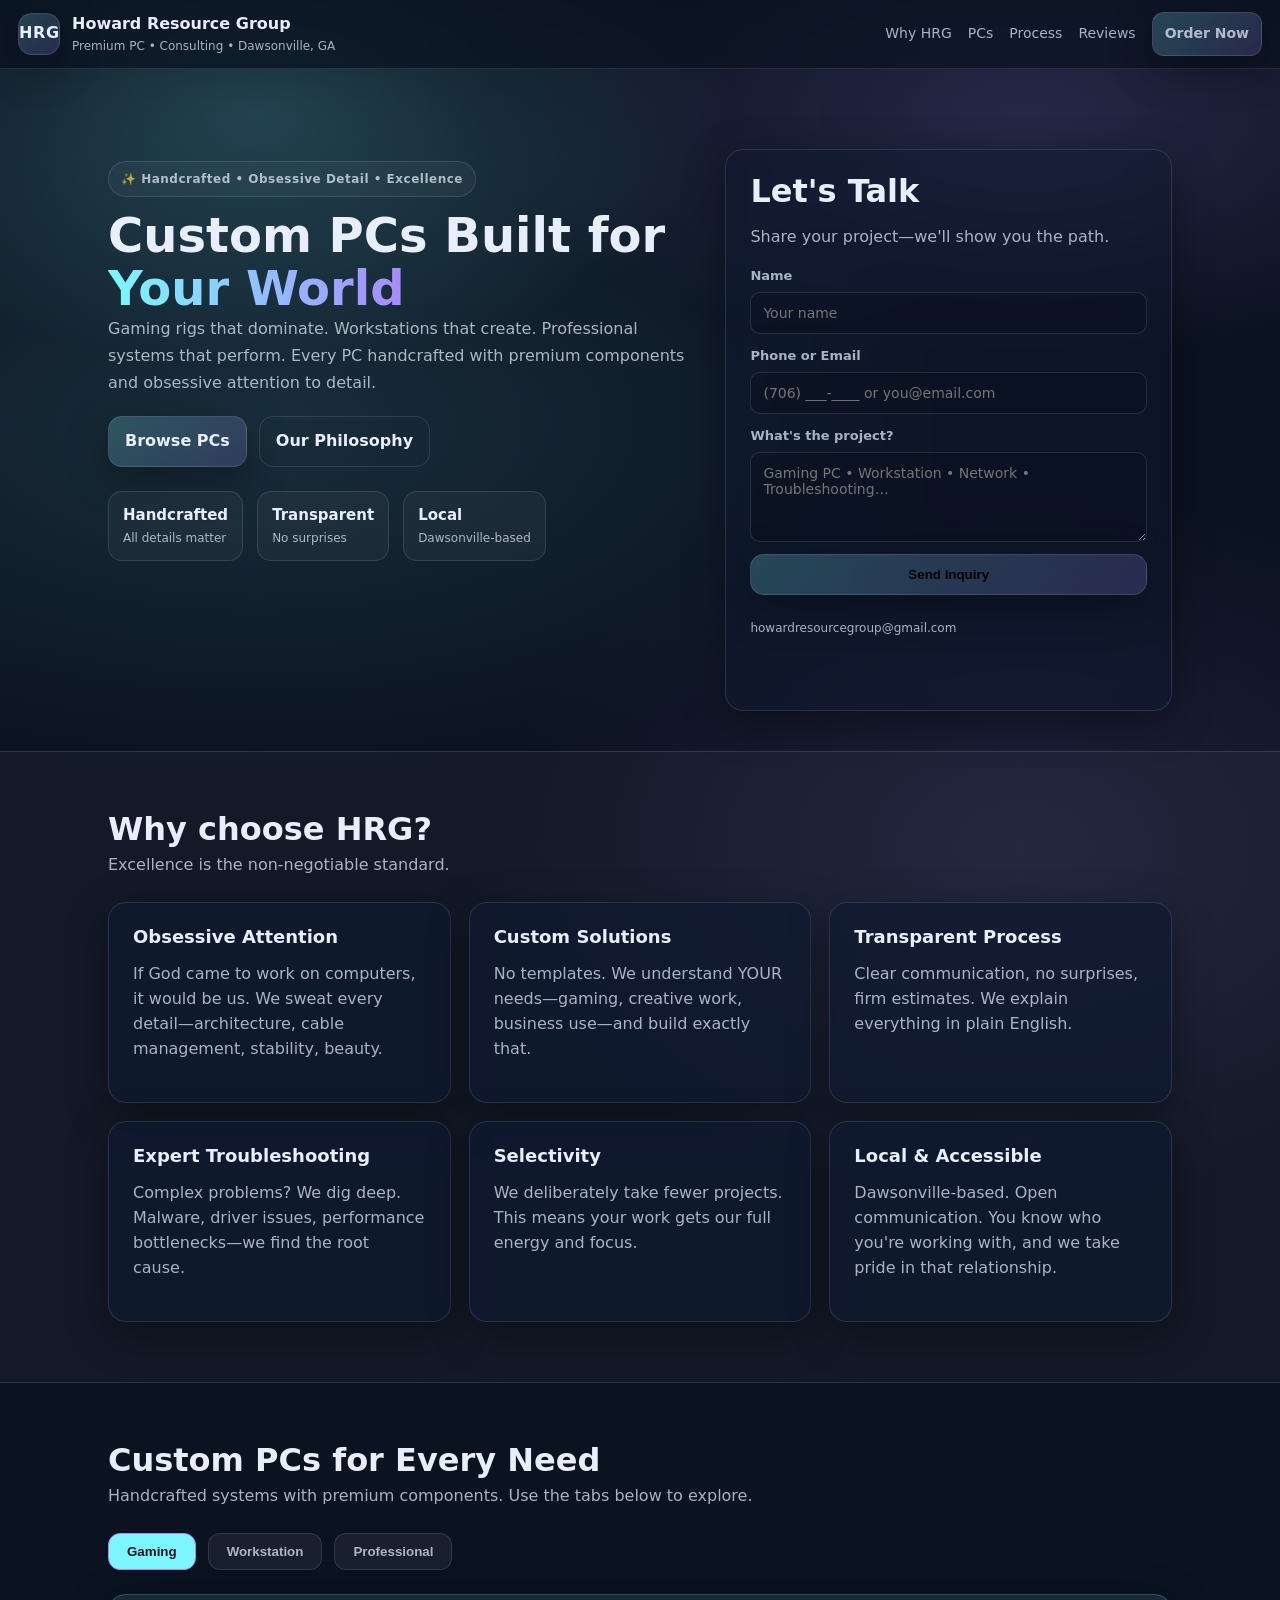
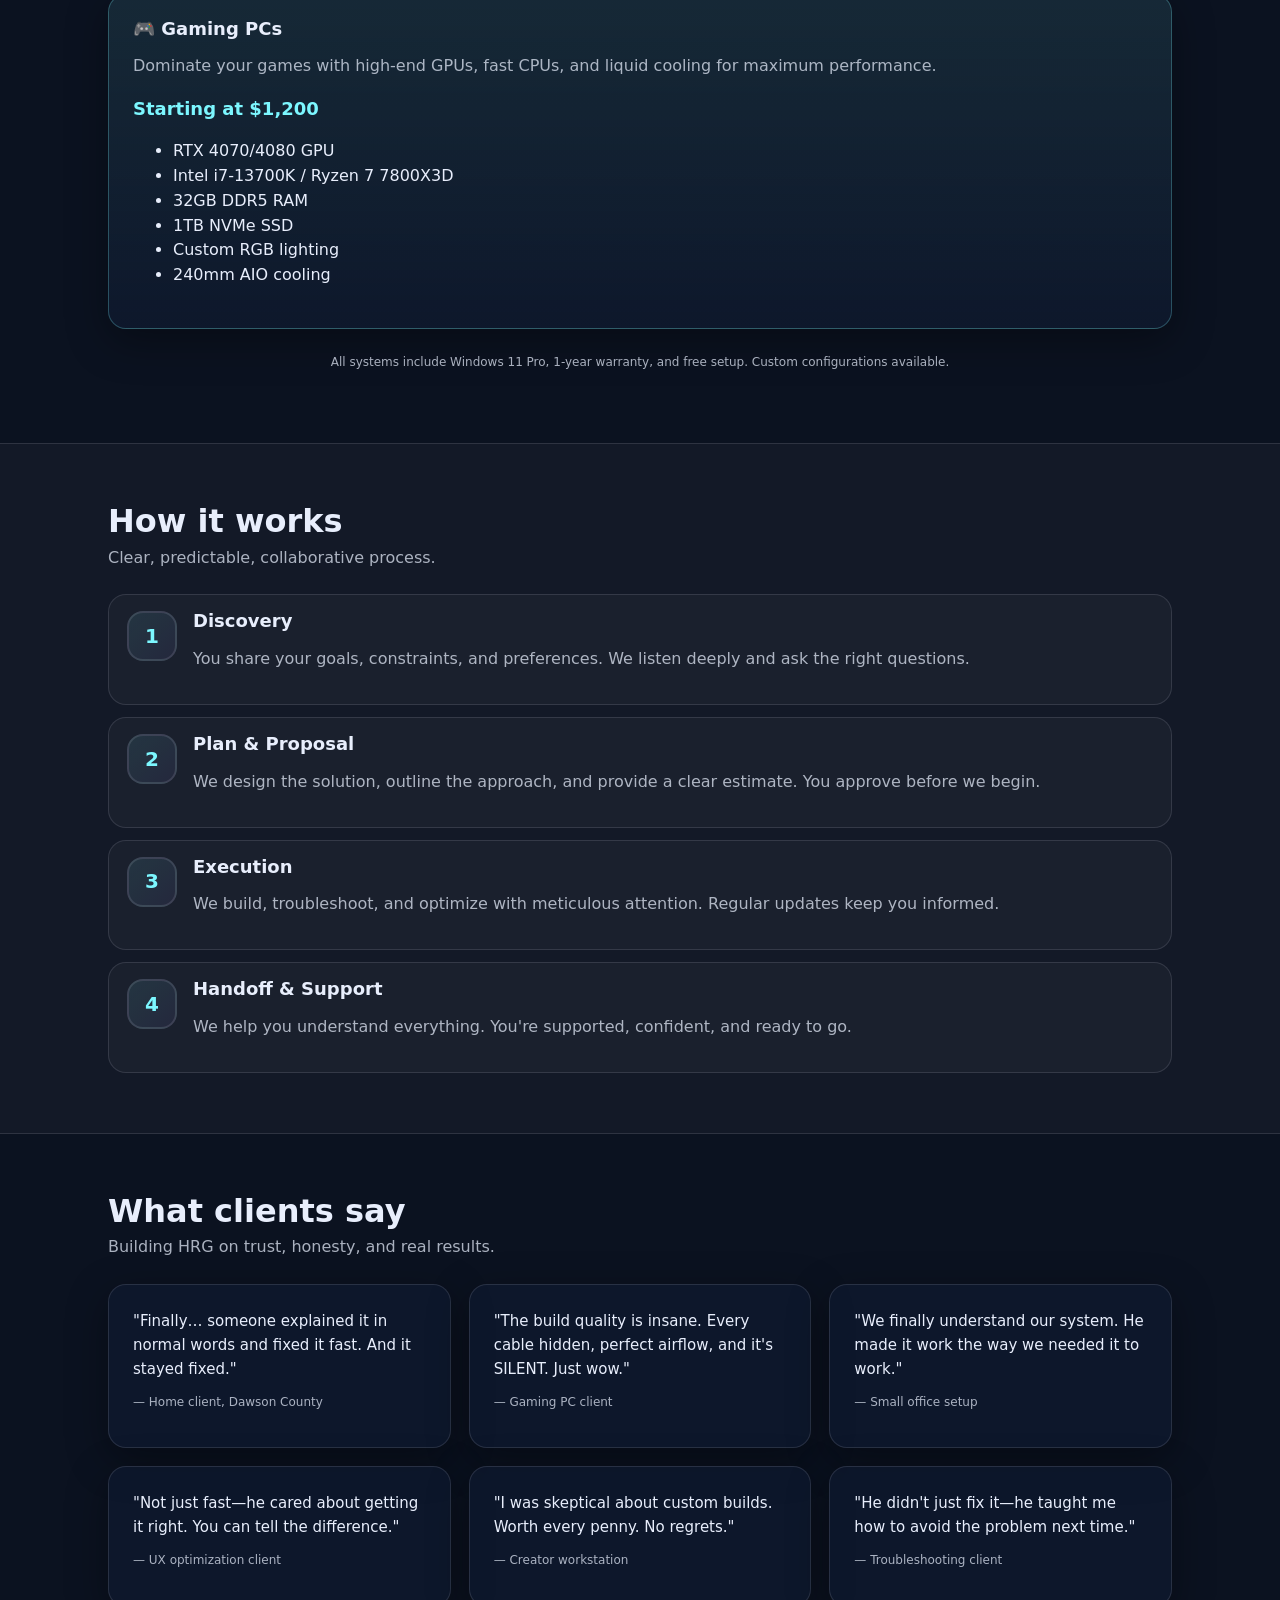
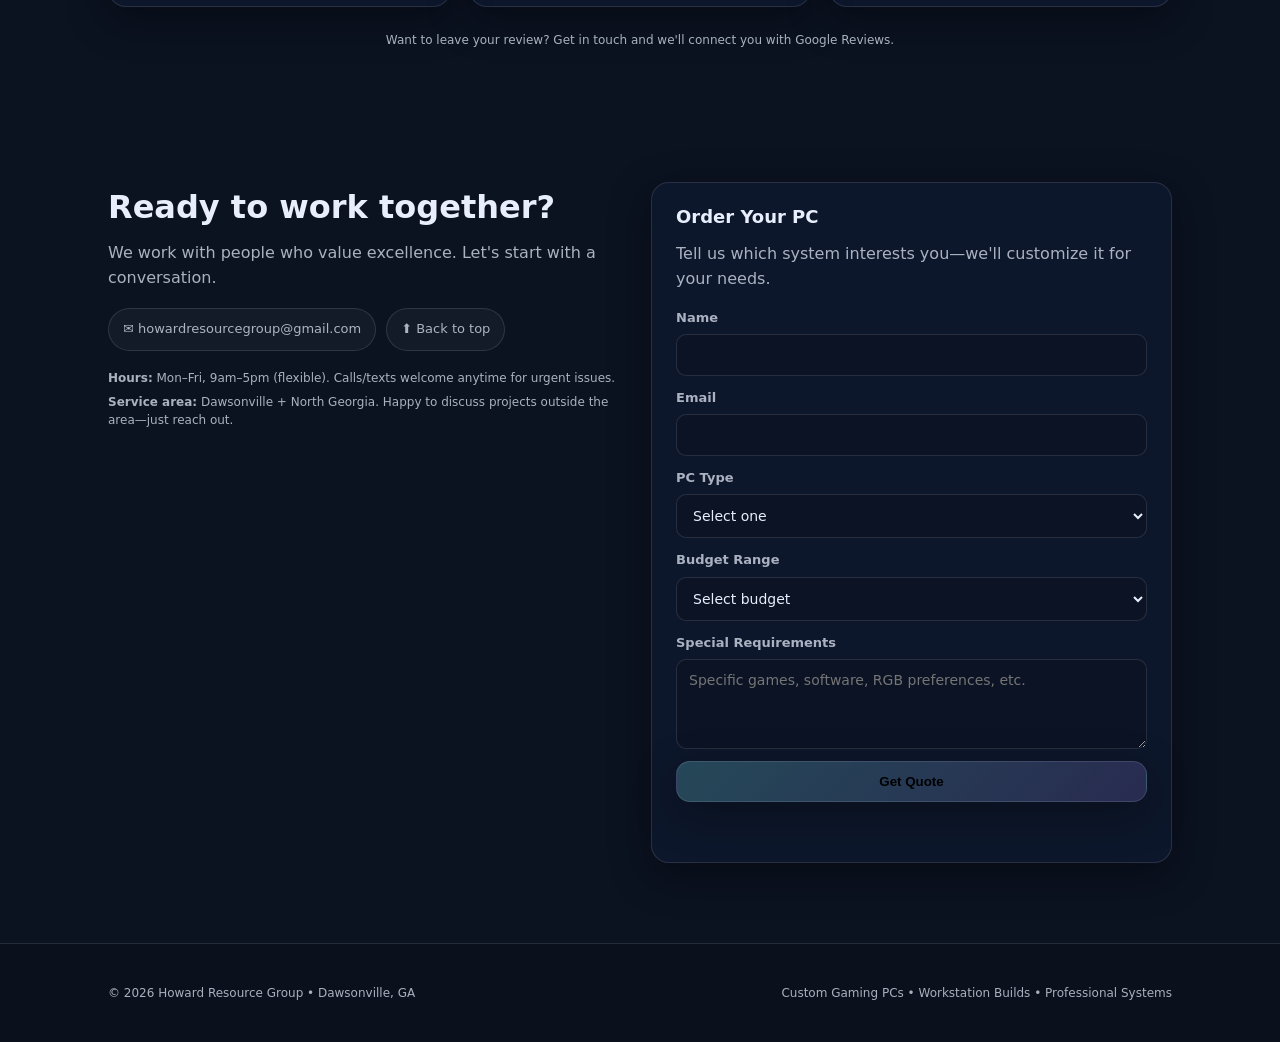
==== commit 6a1a633b: "Add interactive product tabs with animations and smooth transitions" ====
--- a/index.html
+++ b/index.html
@@ -154,10 +154,16 @@
       <div class="container">
         <div class="section__head">
           <h2>Custom PCs for Every Need</h2>
-          <p class="muted">Handcrafted systems with premium components. Built to perform.</p>
-        </div>
-
-        <div class="grid cards">
+          <p class="muted">Handcrafted systems with premium components. Use the tabs below to explore.</p>
+        </div>
+
+        <div class="tabs">
+          <button class="tab-btn active" data-target="gaming">Gaming</button>
+          <button class="tab-btn" data-target="workstation">Workstation</button>
+          <button class="tab-btn" data-target="professional">Professional</button>
+        </div>
+
+        <div class="tab-content" id="gaming">
           <article class="card card--highlight">
             <h3>🎮 Gaming PCs</h3>
             <p class="muted">Dominate your games with high-end GPUs, fast CPUs, and liquid cooling for maximum performance.</p>
@@ -173,7 +179,9 @@
               </ul>
             </div>
           </article>
-
+        </div>
+
+        <div class="tab-content hidden" id="workstation">
           <article class="card">
             <h3>💼 Workstation PCs</h3>
             <p class="muted">Perfect for creators, developers, and content makers. Multitask like a pro with workstation-grade components.</p>
@@ -189,7 +197,9 @@
               </ul>
             </div>
           </article>
-
+        </div>
+
+        <div class="tab-content hidden" id="professional">
           <article class="card">
             <h3>🏢 Professional Systems</h3>
             <p class="muted">Reliable, secure systems for business use. Built for productivity, security, and longevity.</p>
--- a/style.css
+++ b/style.css
@@ -235,6 +235,47 @@
   font-weight: 800;
   color: var(--accent);
   margin-bottom: 8px;
+}
+
+/* Tabs */
+.tabs {
+  display:flex;
+  gap:12px;
+  flex-wrap:wrap;
+  margin-bottom: 24px;
+}
+
+.tab-btn {
+  padding: 10px 18px;
+  border: 1px solid var(--line);
+  border-radius: 12px;
+  background: rgba(255,255,255,.06);
+  color: var(--muted);
+  font-weight:700;
+  cursor:pointer;
+  transition: background .3s, color .3s, transform .2s;
+}
+.tab-btn:hover {
+  background: rgba(255,255,255,.1);
+  transform: translateY(-2px);
+}
+.tab-btn.active {
+  background: var(--accent);
+  color: #0b1220;
+  border-color: var(--accent2);
+}
+
+.tab-content {
+  animation: fadeIn 0.4s ease-in-out;
+}
+
+.hidden {
+  display:none;
+}
+
+@keyframes fadeIn {
+  from { opacity: 0; transform: translateY(8px); }
+  to { opacity: 1; transform: translateY(0); }
 }
 
 .form{display:grid; gap:12px; margin-top: 16px}
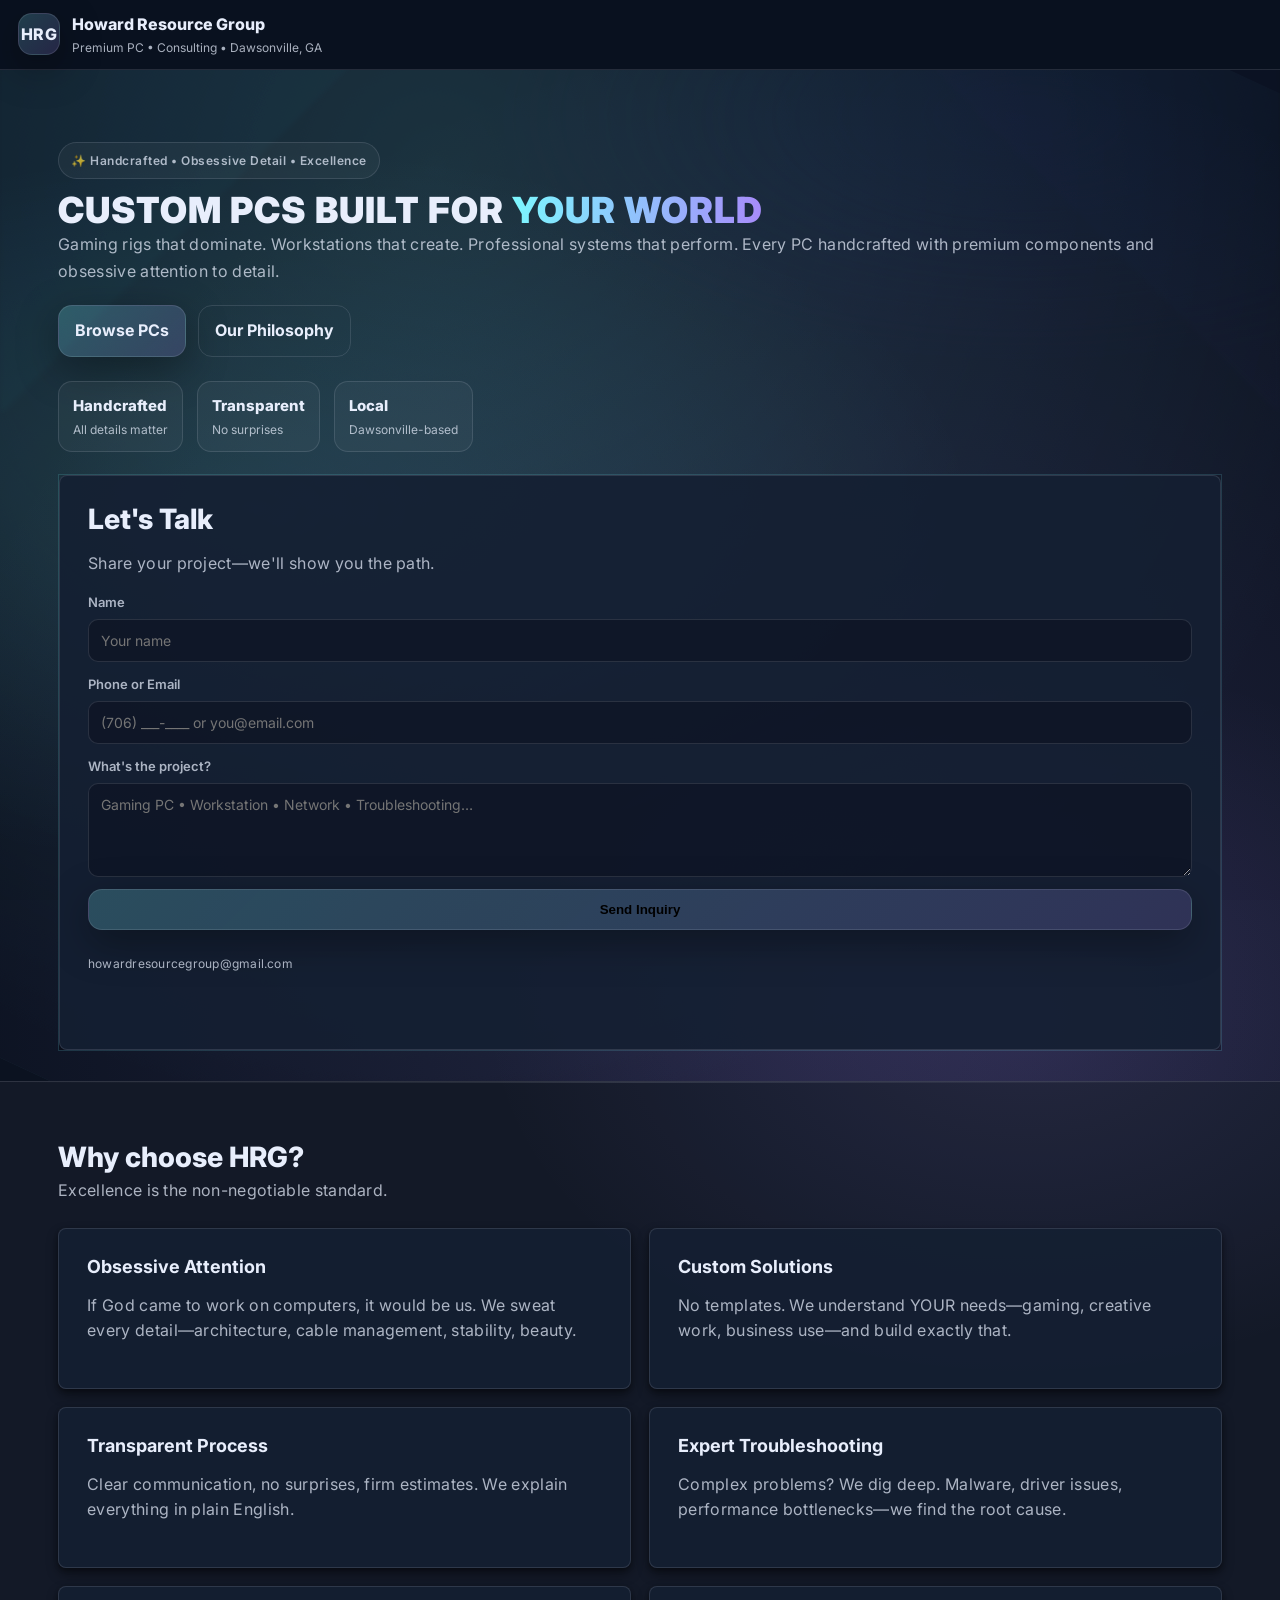
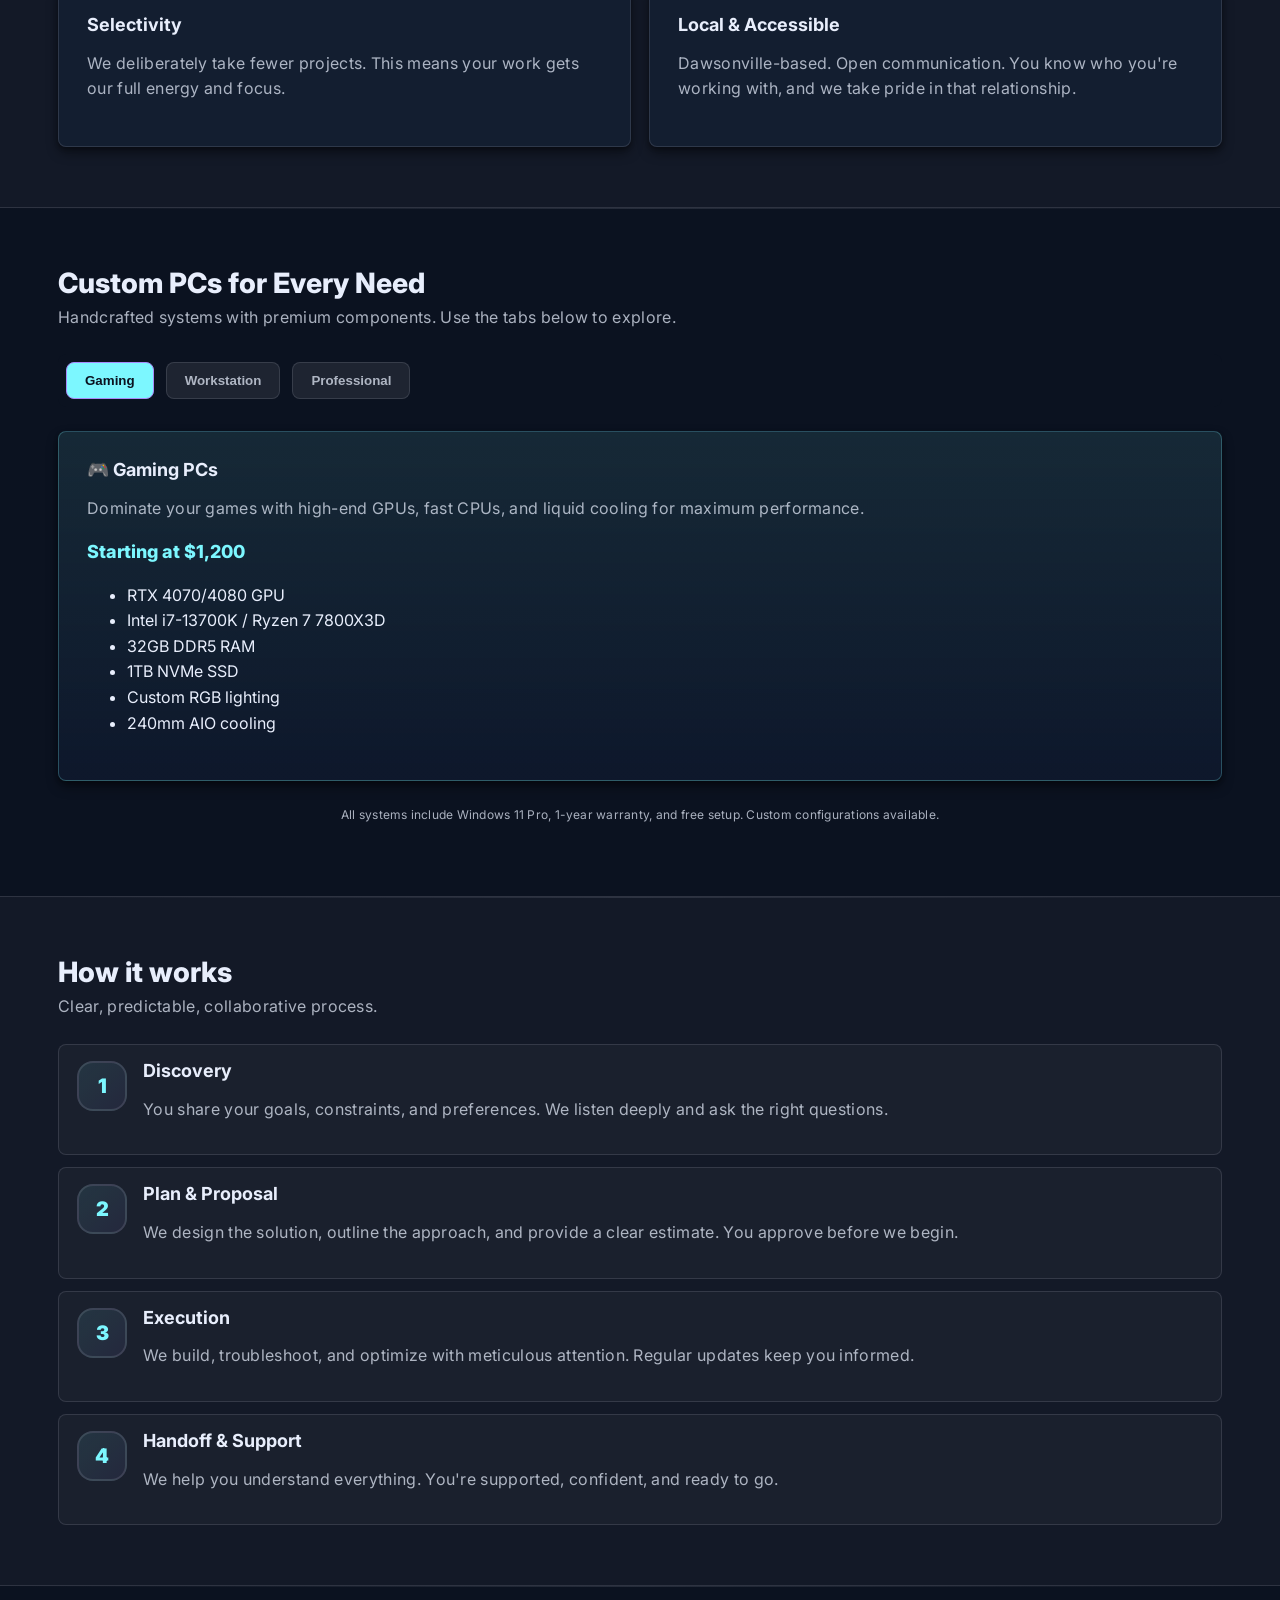
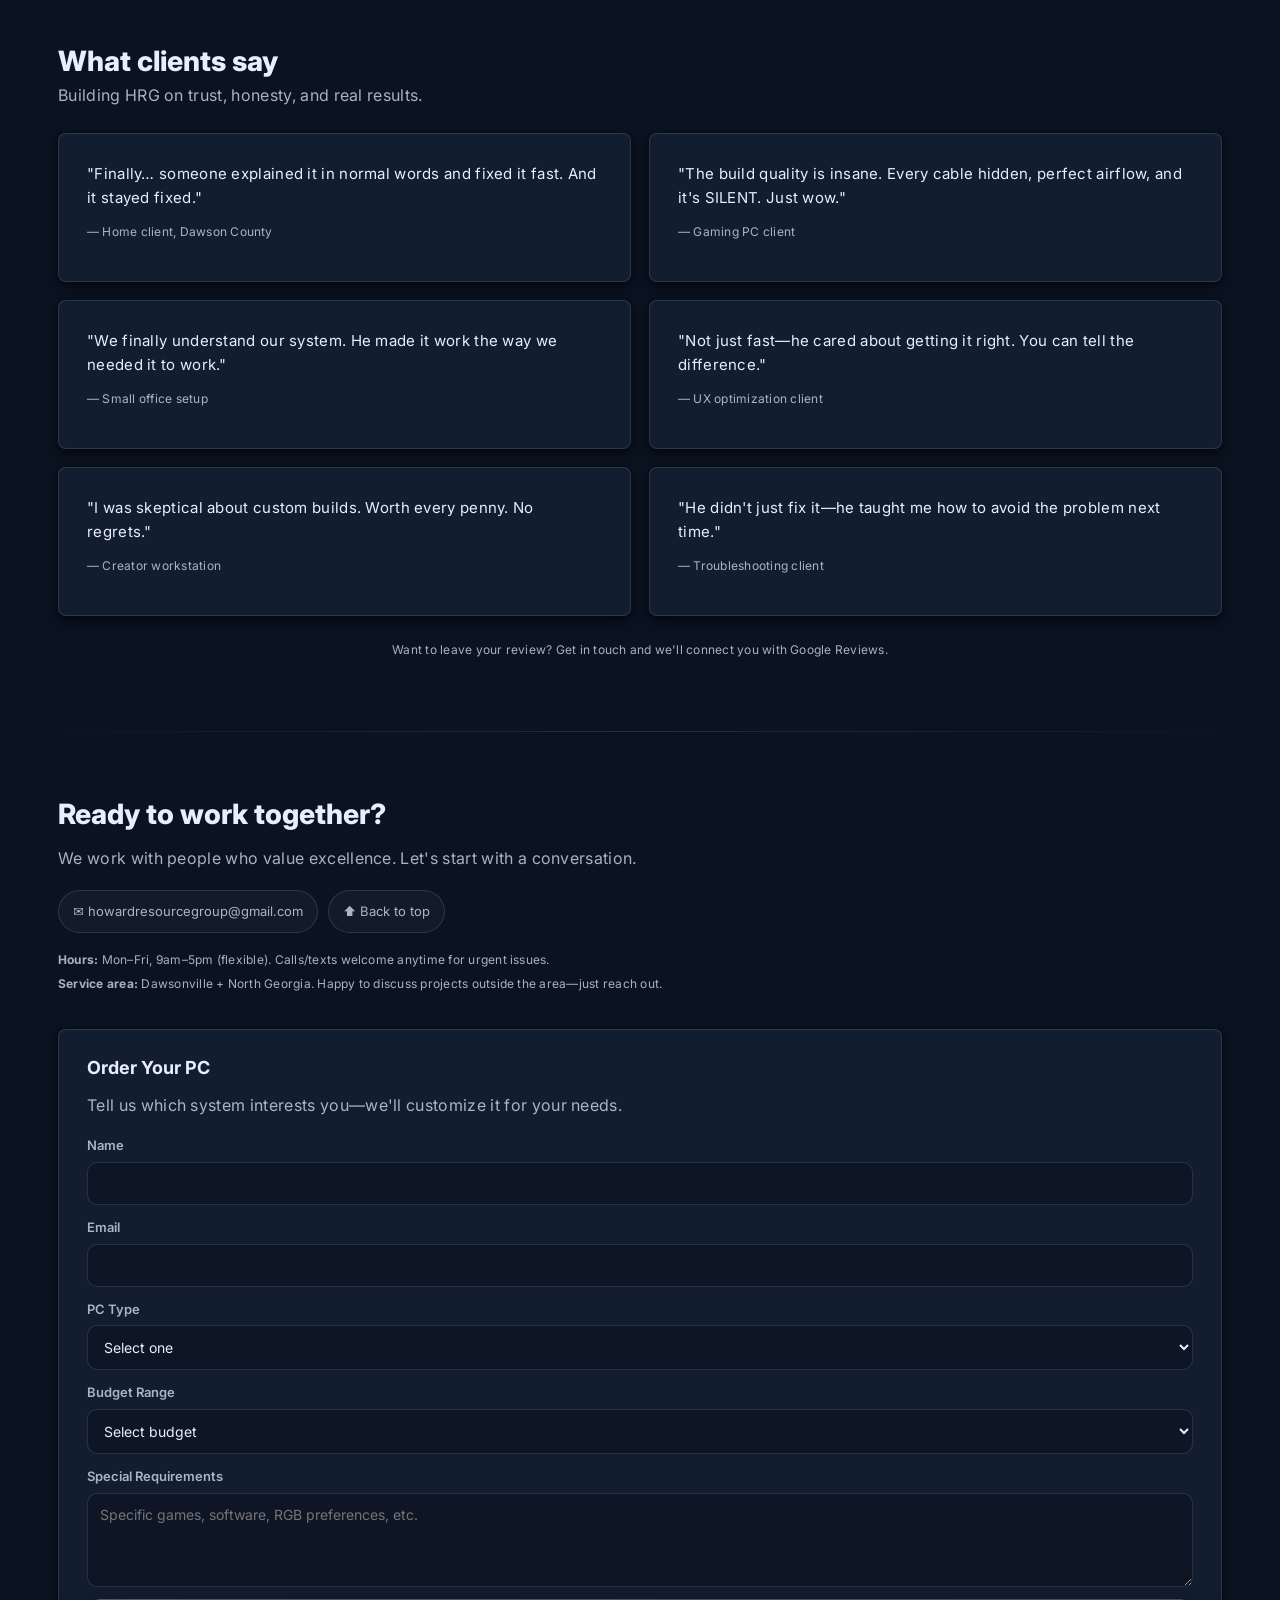
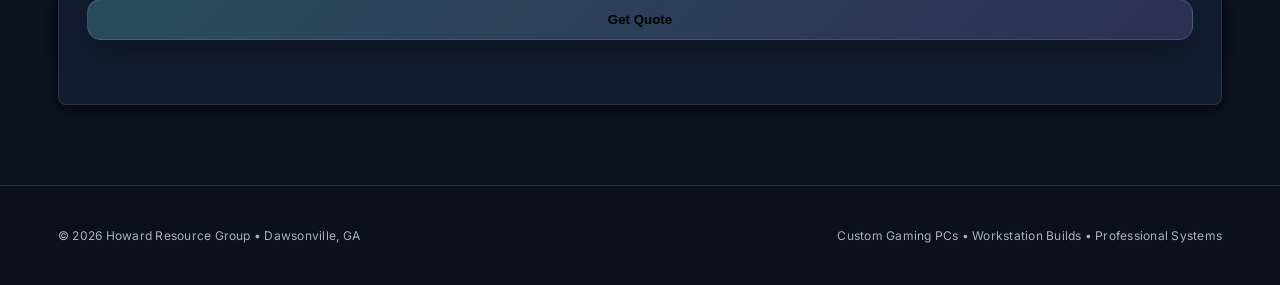
==== commit adf29f14: "Add professional fonts, refined typography, nav underline animation, hero background layers, improve" ====
--- a/index.html
+++ b/index.html
@@ -3,6 +3,8 @@
 <head>
   <meta charset="utf-8" />
   <meta name="viewport" content="width=device-width,initial-scale=1" />
+  <!-- Google Fonts -->
+  <link href="https://fonts.googleapis.com/css2?family=Inter:wght@300;400;600;700;900&display=swap" rel="stylesheet" />
   <title>Howard Resource Group | Premium PC Builds & Troubleshooting</title>
   <meta name="description" content="Handcrafted PC builds, meticulous troubleshooting, premium tech experience. Dawsonville, GA. Excellence in every detail." />
   <meta name="theme-color" content="#0b1220" />
--- a/style.css
+++ b/style.css
@@ -8,20 +8,32 @@
   --accent:#7cf7ff;
   --accent2:#a78bfa;
   --shadow: 0 12px 40px rgba(0,0,0,.35);
-  --radius: 18px;
+  --radius: 8px; /* smaller radius for squarer feel */
   --max: 1100px;
 }
 
 *{box-sizing:border-box}
 html,body{margin:0;padding:0}
 body{
-  font-family: ui-sans-serif, system-ui, -apple-system, Segoe UI, Roboto, Helvetica, Arial;
+  font-family: 'Inter', ui-sans-serif, system-ui, -apple-system, Segoe UI, Roboto, Helvetica, Arial;
   background: radial-gradient(1200px 600px at 20% 10%, rgba(124,247,255,.12), transparent 60%),
               radial-gradient(900px 600px at 80% 20%, rgba(167,139,250,.12), transparent 60%),
               var(--bg);
   color:var(--text);
-  line-height:1.55;
-}
+  line-height:1.6;
+  font-size: 16px;
+}
+
+h1,h2,h3{
+  font-family: 'Inter', sans-serif;
+}
+
+h1{font-size:54px;line-height:1.1;}
+h2{font-size:34px;}
+h3{font-size:20px;}
+
+p, .muted, .tiny{letter-spacing: .02em;}  
+
 
 a{color:inherit;text-decoration:none}
 a:hover{opacity:.92}
@@ -53,9 +65,14 @@
 .brand__name{display:block; font-weight:800}
 .brand__tag{display:block; font-size:12px; color:var(--muted)}
 
-.nav{display:flex; gap:16px; align-items:center}
-.nav a{font-size:14px; color:var(--muted); transition: color .2s}
-.nav a:hover{color:var(--text)}
+.nav{display:flex; gap:20px; align-items:center}
+.nav a{font-size:15px; color:var(--muted); text-transform: uppercase; position: relative; padding: 8px 4px; transition: color .2s;}
+.nav a::after{content:''; position:absolute; left:0; bottom:0; width:0; height:2px; background: var(--accent); transition: width .3s;}
+.nav a:hover{color:var(--text);}
+.nav a:hover::after{width:100%;}
+
+.nav a.active{color:var(--text);}
+
 
 .btn{
   display:inline-flex;
@@ -107,7 +124,7 @@
 }
 
 h1,h2,h3{margin:0; line-height:1.1}
-h1{font-size: 48px; font-weight: 900}
+h1{font-size: 48px; font-weight: 900; text-transform: uppercase; letter-spacing: 1px;} /* more constructed look */
 h2{font-size: 32px; font-weight: 800; margin-bottom: 4px}
 h3{font-size: 18px; font-weight: 700}
 
@@ -118,18 +135,32 @@
 
 .hero{
   position:relative;
-  padding: 80px 0 40px;
-}
+  padding: 100px 0 60px;
+  overflow:hidden;
+}
+.hero::before{
+  content:'';
+  position:absolute; top:-20%; left:-20%;
+  width:140%; height:140%;
+  background: radial-gradient(circle at 30% 30%, rgba(124,247,255,.15), transparent 60%),
+              radial-gradient(circle at 70% 70%, rgba(167,139,250,.15), transparent 60%);
+  transform: rotate(25deg);
+  z-index:0;
+}
+.hero__copy{position:relative; z-index:1;}
+
 .hero__bg{
   position:absolute;
   inset:-80px 0 auto 0;
   height: 420px;
   background:
-    radial-gradient(800px 420px at 20% 30%, rgba(124,247,255,.20), transparent 60%),
+    linear-gradient(135deg, rgba(124,247,255,.08) 25%, transparent 25%),
+    linear-gradient(225deg, rgba(167,139,250,.06) 25%, transparent 25%),
     radial-gradient(900px 420px at 80% 30%, rgba(167,139,250,.18), transparent 60%);
-  filter: blur(0px);
+  mix-blend-mode: overlay;
+  filter: blur(2px);
   pointer-events:none;
-}
+} /* more geometric shapes for depth */
 .hero__grid{
   display:grid;
   grid-template-columns: 1.2fr .9fr;
@@ -187,7 +218,20 @@
 .trust__big{display:block; font-weight:800; font-size: 15px}
 .trust__small{display:block; font-size:12px; color:var(--muted); margin-top: 2px}
 
-.section{padding: 60px 0}
+.section {
+  padding: 60px 0;
+  position: relative;
+}
+
+.section::before {
+  content: '';
+  position: absolute;
+  top: 0;
+  left: 0;
+  right: 0;
+  height: 1px;
+  background: linear-gradient(90deg, transparent, var(--line), transparent);
+}
 .section--alt{
   background: rgba(255,255,255,.03);
   border-top:1px solid var(--line);
@@ -205,20 +249,46 @@
 .card{
   border-radius: var(--radius);
   border:1px solid var(--line);
-  background: rgba(15,26,48,.72);
-  box-shadow: var(--shadow);
-  padding: 24px;
-  transition: all .2s;
-}
+  background: rgba(20,32,50,.90);
+  box-shadow: 0 6px 12px rgba(0,0,0,.4), 0 2px 4px rgba(0,0,0,.3);
+  padding: 28px;
+  transition: all .3s ease;
+}
+.card:hover{
+  transform: translateY(-6px) rotateX(1deg);
+  box-shadow: 0 12px 24px rgba(0,0,0,.5), 0 4px 8px rgba(0,0,0,.4);
+}
+
+.card:hover{
+  transform: translateY(-4px) scale(1.02);
+  box-shadow: 0 8px 16px rgba(0,0,0,.45), 0 2px 4px rgba(0,0,0,.32);
+} /* deeper hover elevation */
 .card:hover{
   background: rgba(15,26,48,.9);
   border-color: rgba(124,247,255,.25);
   transform: translateY(-2px);
 }
 .card h3{margin-bottom: 8px}
-.card--glass{
-  background: rgba(15,26,48,.45);
-  backdrop-filter: blur(10px);
+.hero__card {
+  animation: glowPulse 3s ease-in-out infinite;
+  border: 1px solid rgba(124,247,255,.15);
+  position: relative;
+  overflow: hidden;
+}
+
+.card--glass::before {
+  content: '';
+  position: absolute;
+  top: 0;
+  left: -100%;
+  width: 100%;
+  height: 100%;
+  background: linear-gradient(90deg, transparent, rgba(124,247,255,.1), transparent);
+  transition: left 0.5s;
+}
+
+.card--glass:hover::before {
+  left: 100%;
 }
 .card--highlight{
   background: linear-gradient(180deg, rgba(124,247,255,.10), rgba(15,26,48,.72));
@@ -243,18 +313,21 @@
   gap:12px;
   flex-wrap:wrap;
   margin-bottom: 24px;
-}
+  background: rgba(11,18,32,.85);
+  padding: 8px;
+  border-radius: var(--radius);
+} /* background panel for tabs */
 
 .tab-btn {
   padding: 10px 18px;
   border: 1px solid var(--line);
-  border-radius: 12px;
-  background: rgba(255,255,255,.06);
+  border-radius: var(--radius);
+  background: rgba(255,255,255,.08);
   color: var(--muted);
   font-weight:700;
   cursor:pointer;
   transition: background .3s, color .3s, transform .2s;
-}
+} /* squared corners */
 .tab-btn:hover {
   background: rgba(255,255,255,.1);
   transform: translateY(-2px);
@@ -276,6 +349,16 @@
 @keyframes fadeIn {
   from { opacity: 0; transform: translateY(8px); }
   to { opacity: 1; transform: translateY(0); }
+}
+
+@keyframes heroShift {
+  0%, 100% { transform: translateY(0px) rotate(0deg); }
+  50% { transform: translateY(-8px) rotate(0.5deg); }
+}
+
+@keyframes glowPulse {
+  0%, 100% { box-shadow: 0 0 20px rgba(124,247,255,.2), 0 8px 20px rgba(0,0,0,.5); }
+  50% { box-shadow: 0 0 30px rgba(124,247,255,.35), 0 12px 32px rgba(0,0,0,.6); }
 }
 
 .form{display:grid; gap:12px; margin-top: 16px}
@@ -307,11 +390,31 @@
   border-radius: var(--radius);
   border:1px solid var(--line);
   background: rgba(255,255,255,.03);
-  transition: all .2s;
-}
-.step:hover{
-  background: rgba(255,255,255,.06);
-  border-color: rgba(124,247,255,.2);
+  transition: all .3s cubic-bezier(0.23, 1, 0.320, 1);
+  position: relative;
+  overflow: hidden;
+}
+
+.step::after {
+  content: '';
+  position: absolute;
+  left: 0;
+  top: 0;
+  height: 100%;
+  width: 4px;
+  background: linear-gradient(180deg, var(--accent), var(--accent2));
+  transform: scaleY(0);
+  transform-origin: top;
+  transition: transform .4s ease;
+}
+
+.step:hover {
+  background: rgba(255,255,255,.08);
+  transform: translateX(4px);
+}
+
+.step:hover::after {
+  transform: scaleY(1);
 }
 .step__num{
   width:50px;
@@ -372,6 +475,23 @@
 
 /* Responsive */
 @media (max-width: 980px){
+  body{font-size: 15px;}
+}
+
+@media (min-width: 1200px){
+  .container{max-width:1200px;}
+}
+
+/* subtle noise texture */
+body::after{
+  content:'';
+  pointer-events:none;
+  position:fixed;
+  top:0;left:0;right:0;bottom:0;
+  background: url('[data-uri]') repeat;
+  opacity:.03;
+}
+
   h1{font-size: 36px}
   h2{font-size: 28px}
   
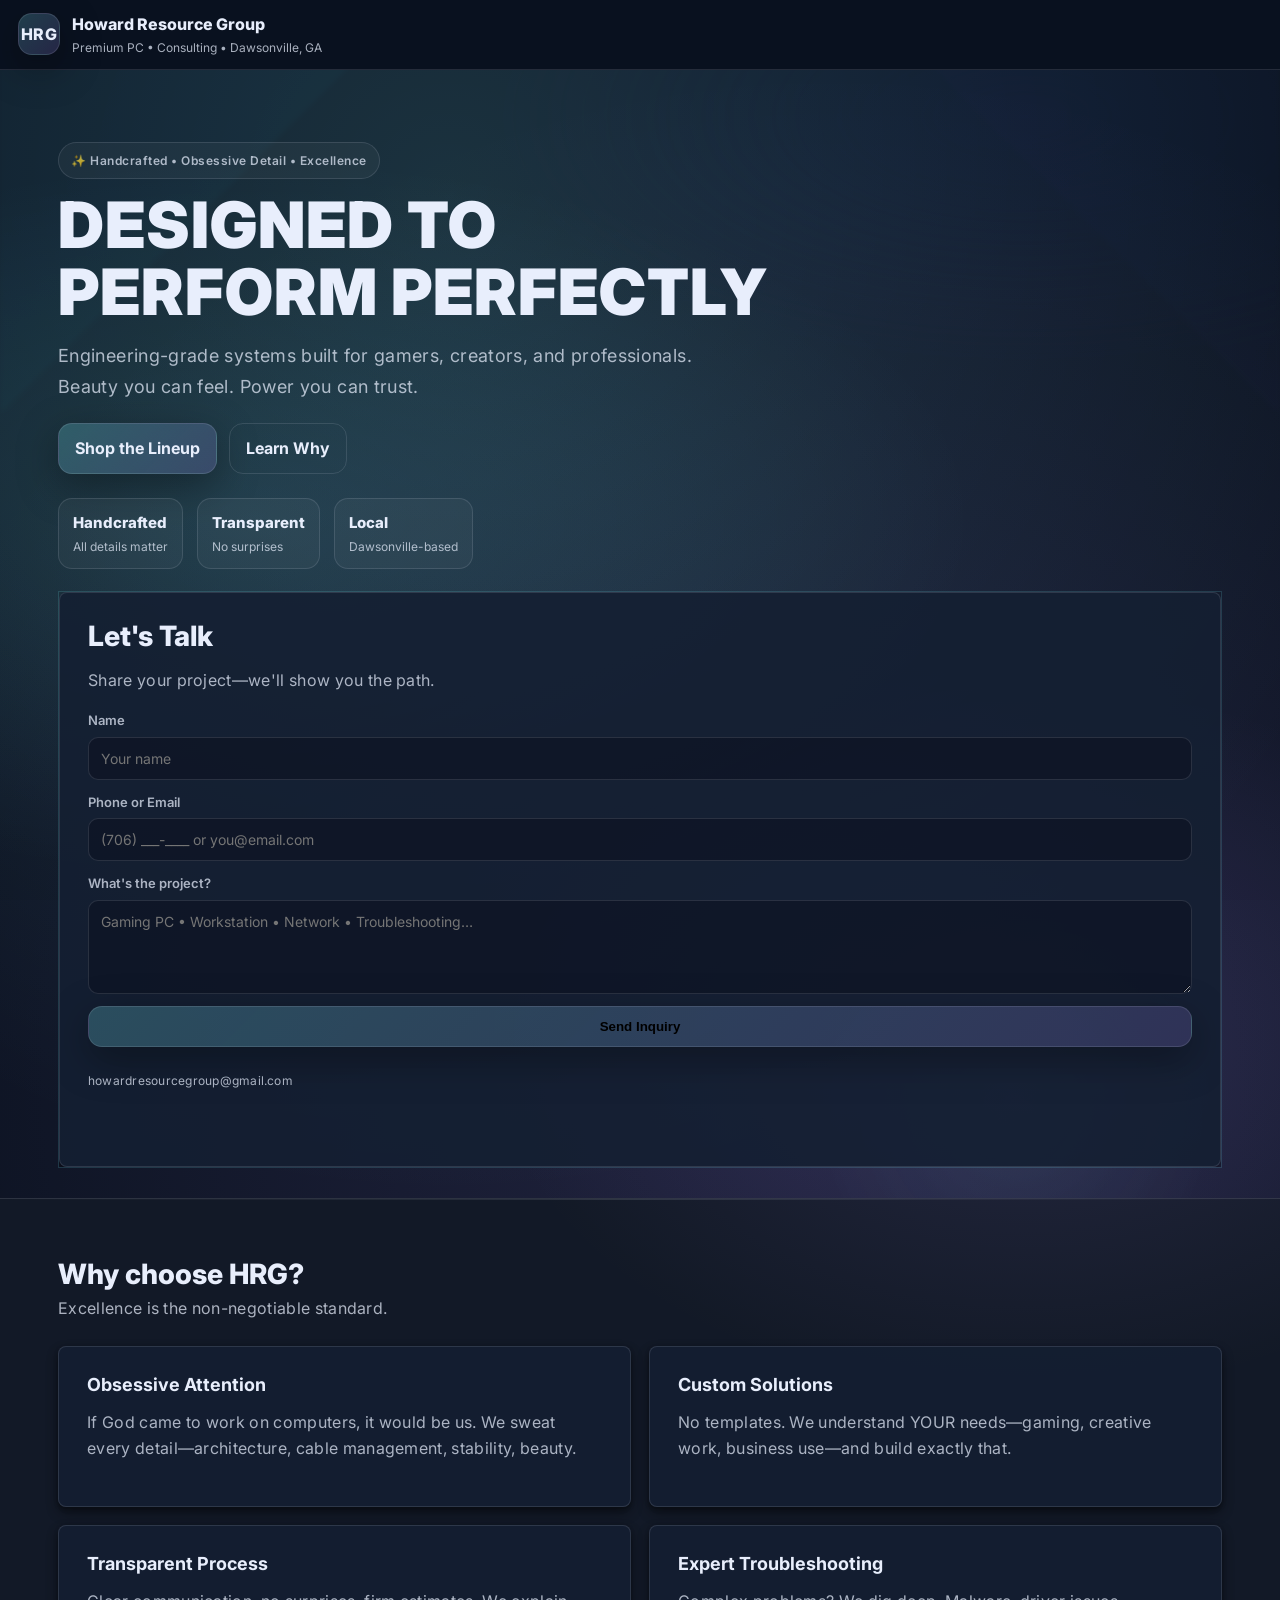
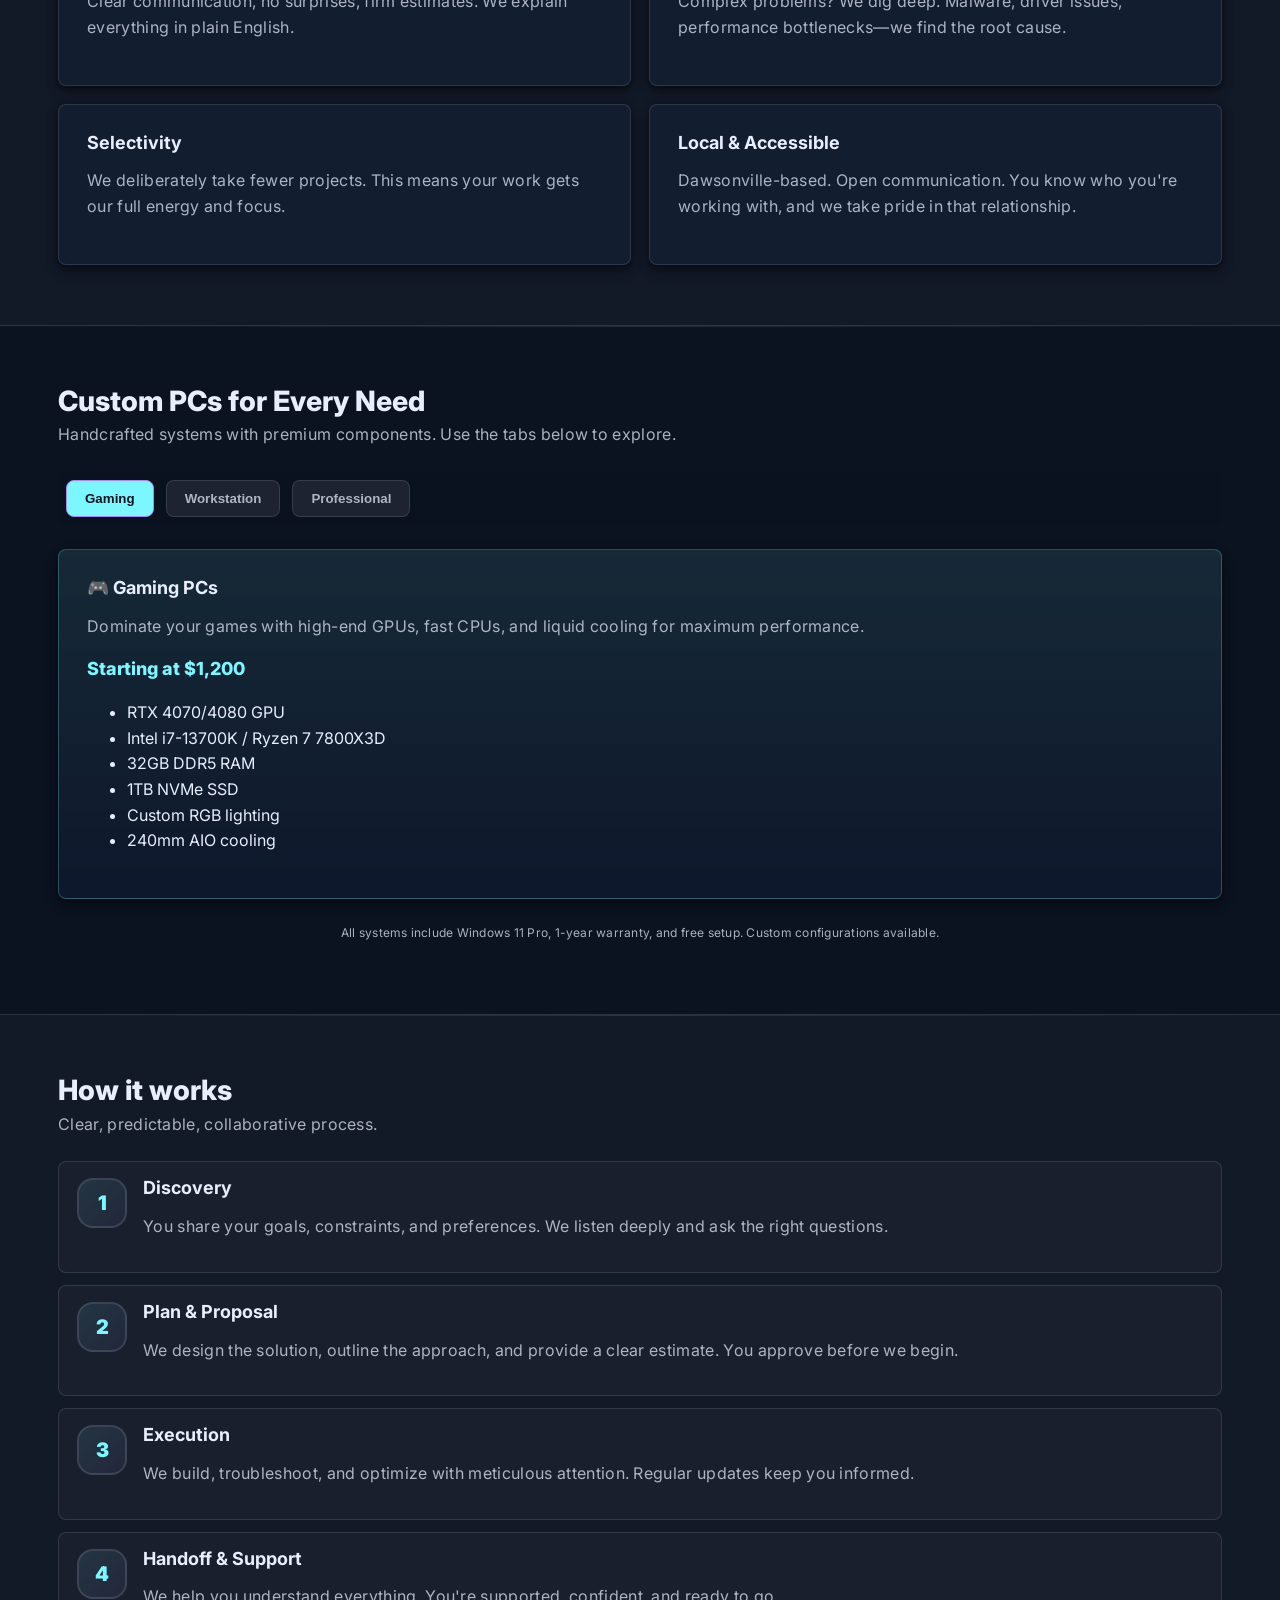
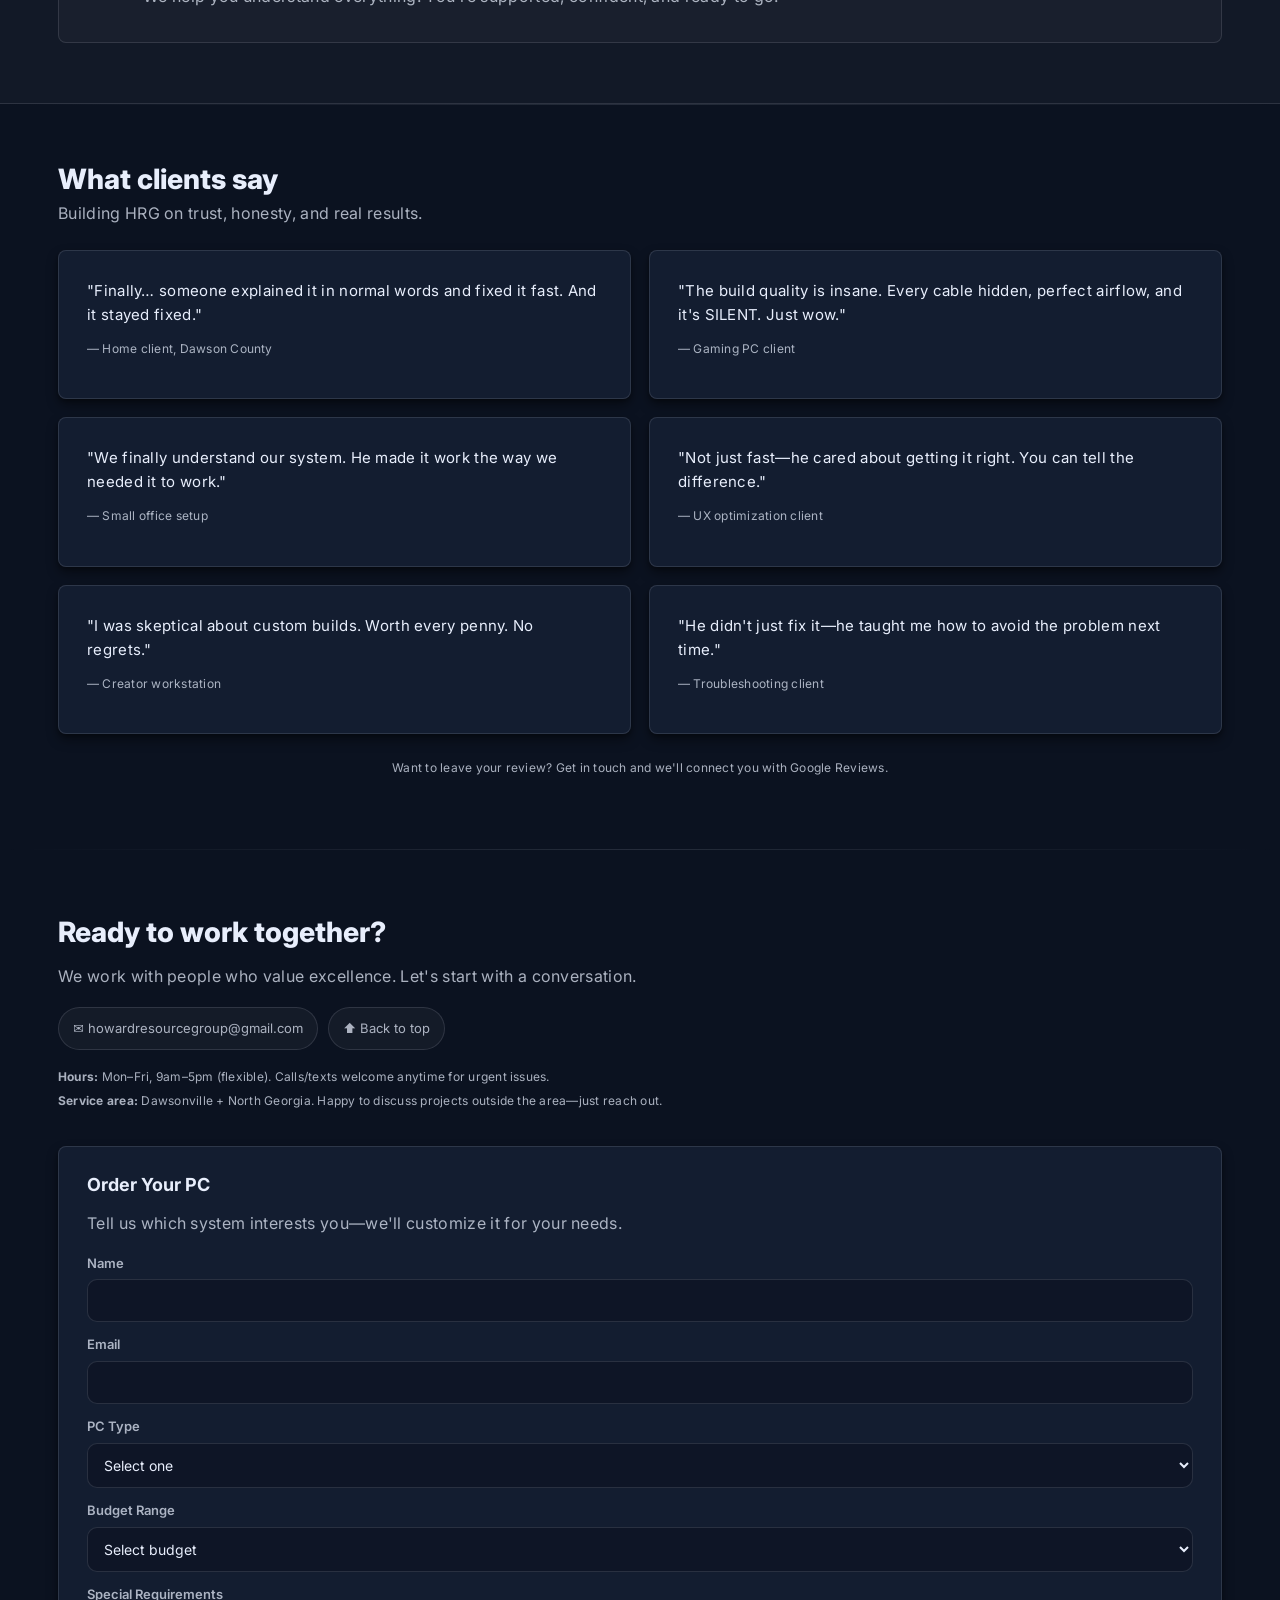
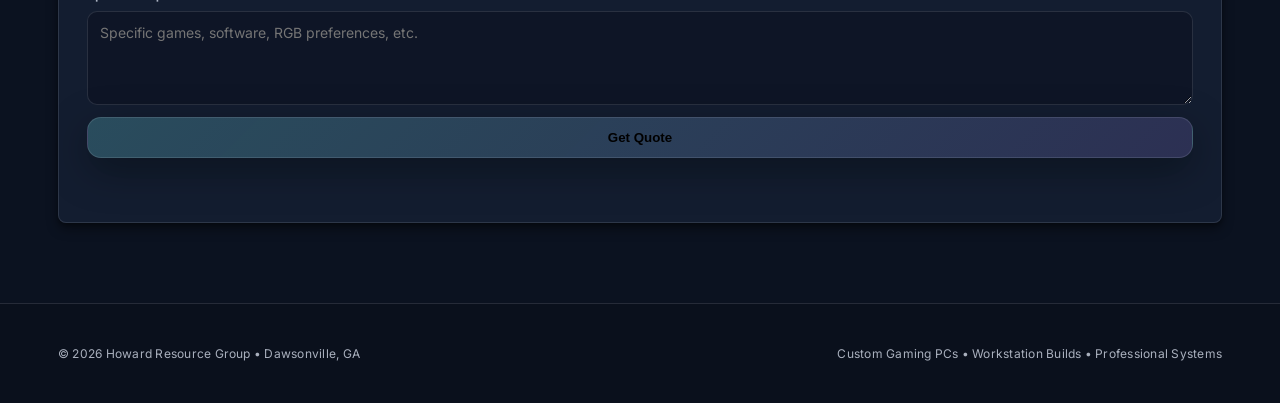
==== commit c4e76709: "Revamp hero with Apple-style headline, subheading, CTA and floating graphic" ====
--- a/index.html
+++ b/index.html
@@ -42,19 +42,21 @@
     <!-- HERO -->
     <section class="hero">
       <div class="hero__bg" aria-hidden="true"></div>
+      <!-- placeholder for 3D graphic -->
+      <div class="hero__graphic" aria-hidden="true"></div>
 
       <div class="container hero__grid">
         <div class="hero__copy">
           <p class="pill">✨ Handcrafted • Obsessive Detail • Excellence</p>
-          <h1>Custom PCs Built for <span class="accent">Your World</span></h1>
+          <h1>Designed to<br>Perform Perfectly</h1>
           <p class="lead">
-            Gaming rigs that dominate. Workstations that create. Professional systems that perform.
-            Every PC handcrafted with premium components and obsessive attention to detail.
+            Engineering-grade systems built for gamers, creators, and professionals.<br>
+            Beauty you can feel. Power you can trust.
           </p>
 
           <div class="cta">
-            <a class="btn" href="#products">Browse PCs</a>
-            <a class="btn btn--ghost" href="#why">Our Philosophy</a>
+            <a class="btn" href="#products">Shop the Lineup</a>
+            <a class="btn btn--ghost" href="#why">Learn Why</a>
           </div>
 
           <div class="trust">
--- a/style.css
+++ b/style.css
@@ -135,7 +135,7 @@
 
 .hero{
   position:relative;
-  padding: 100px 0 60px;
+  padding: 120px 0 80px;
   overflow:hidden;
 }
 .hero::before{
@@ -147,7 +147,21 @@
   transform: rotate(25deg);
   z-index:0;
 }
-.hero__copy{position:relative; z-index:1;}
+.hero__copy{position:relative; z-index:1; max-width:800px;}
+.hero h1{font-size:64px; line-height:1.05;}
+.hero .lead{font-size:18px; margin-top: 16px;}
+.hero__graphic{
+  position:absolute;
+  right: 5%; bottom: -10%;
+  width: 400px;
+  height: 400px;
+  background: radial-gradient(circle at center, rgba(124,247,255,.1), transparent 70%);
+  transform: translateZ(0) rotate(15deg);
+  opacity:.6;
+  animation: heroShift 12s infinite alternate;
+  pointer-events:none;
+  z-index:0;
+}
 
 .hero__bg{
   position:absolute;
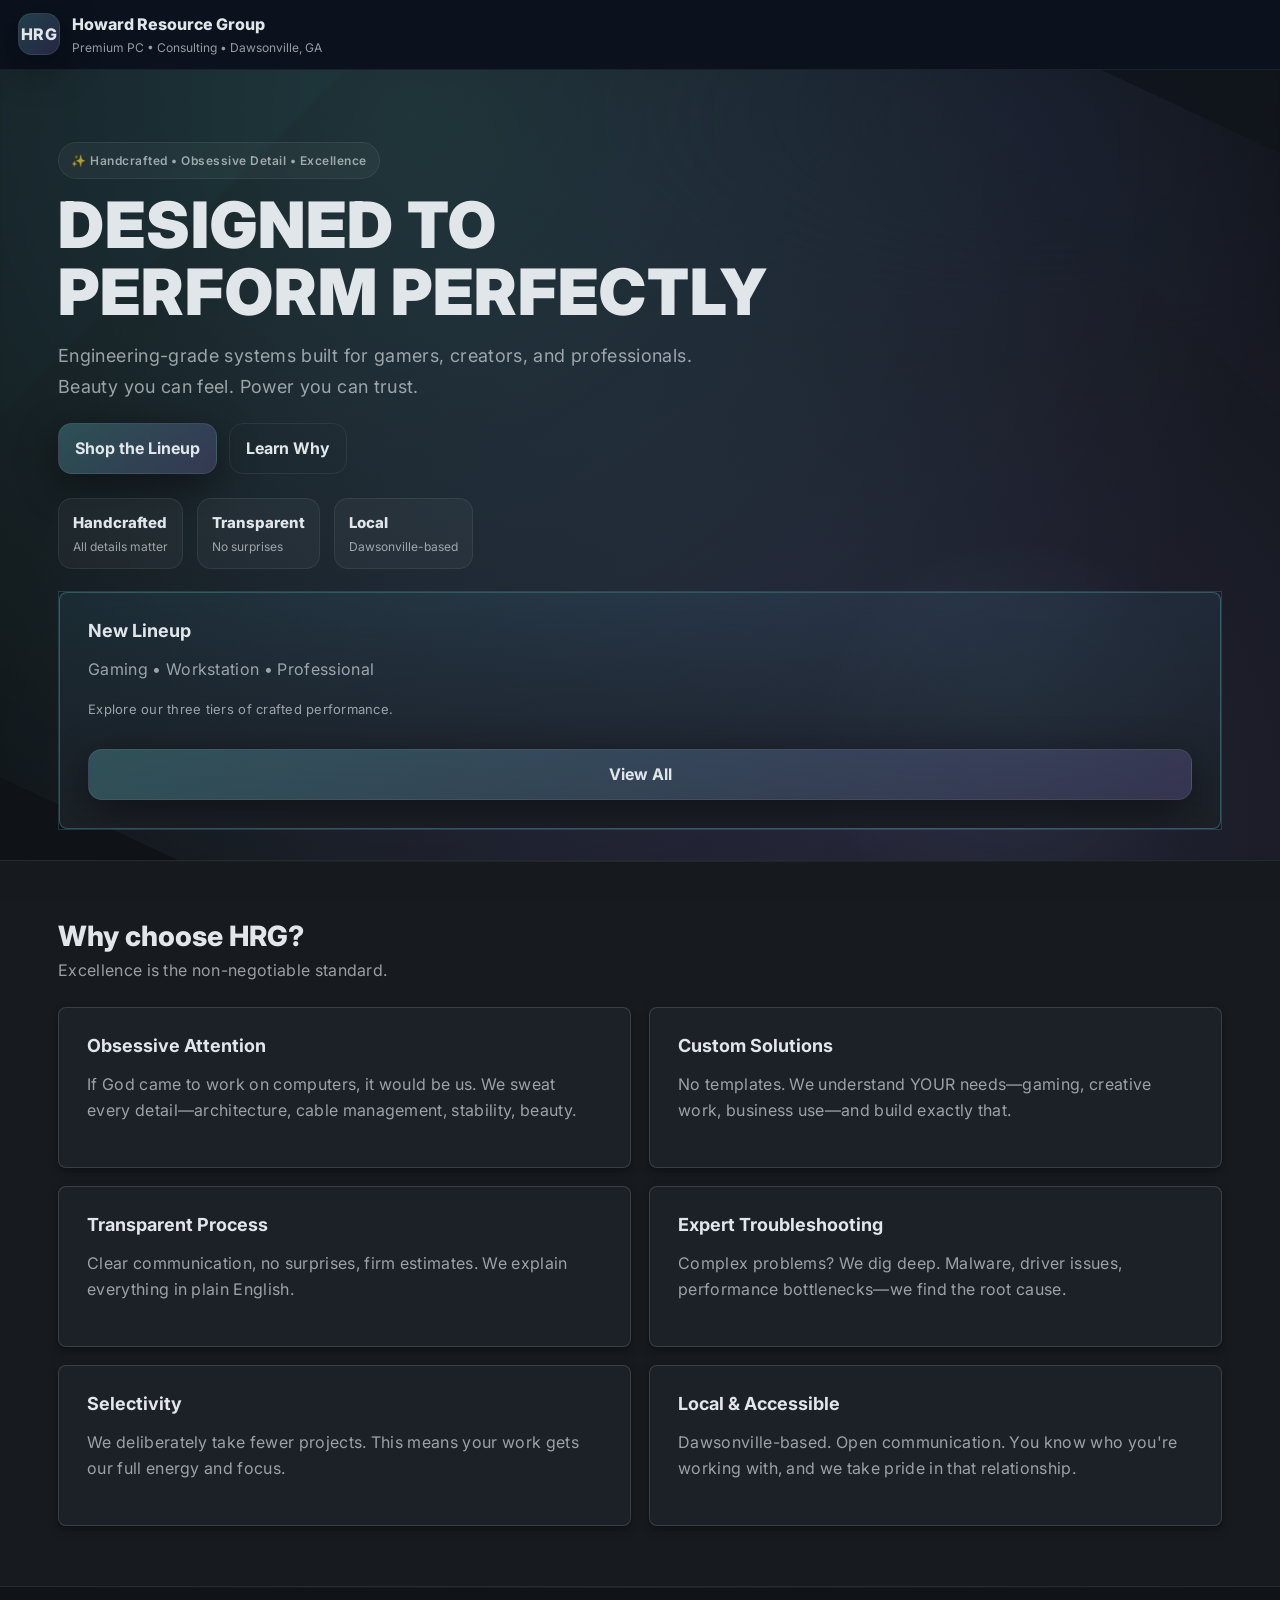
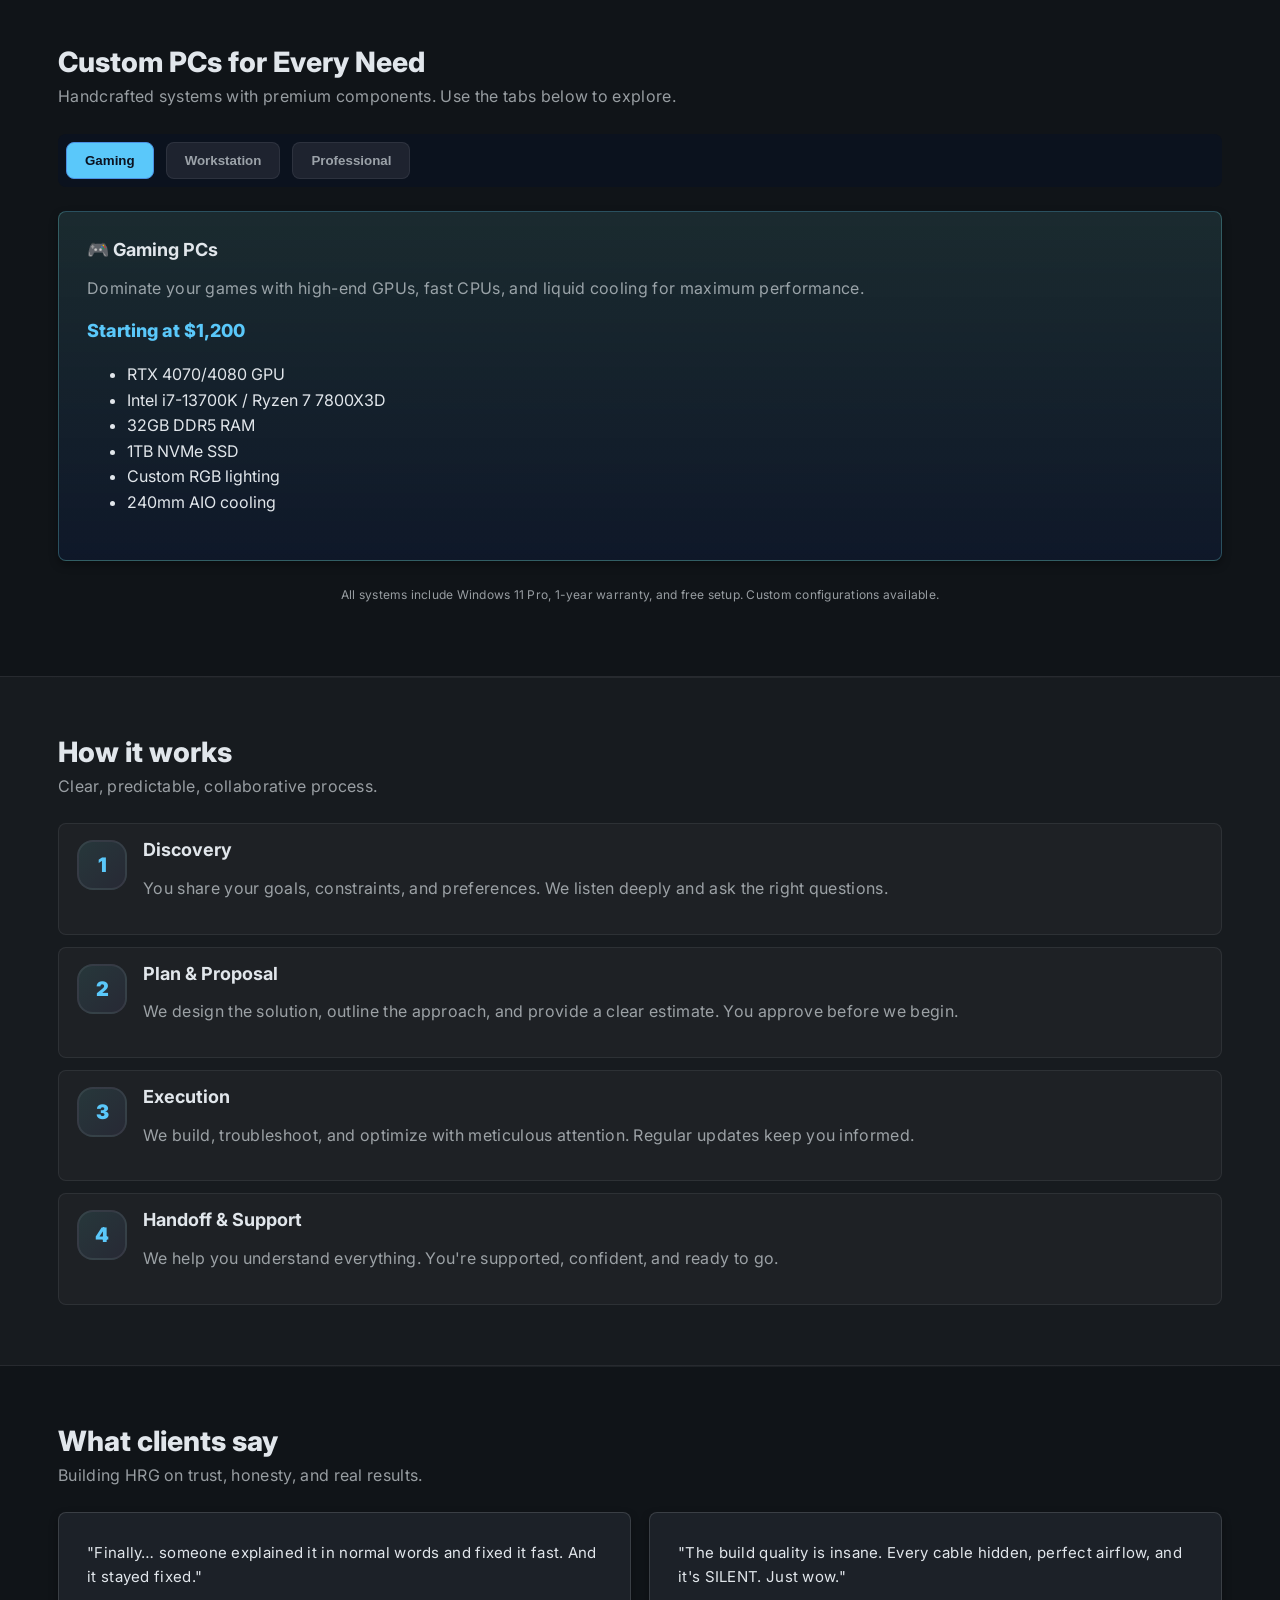
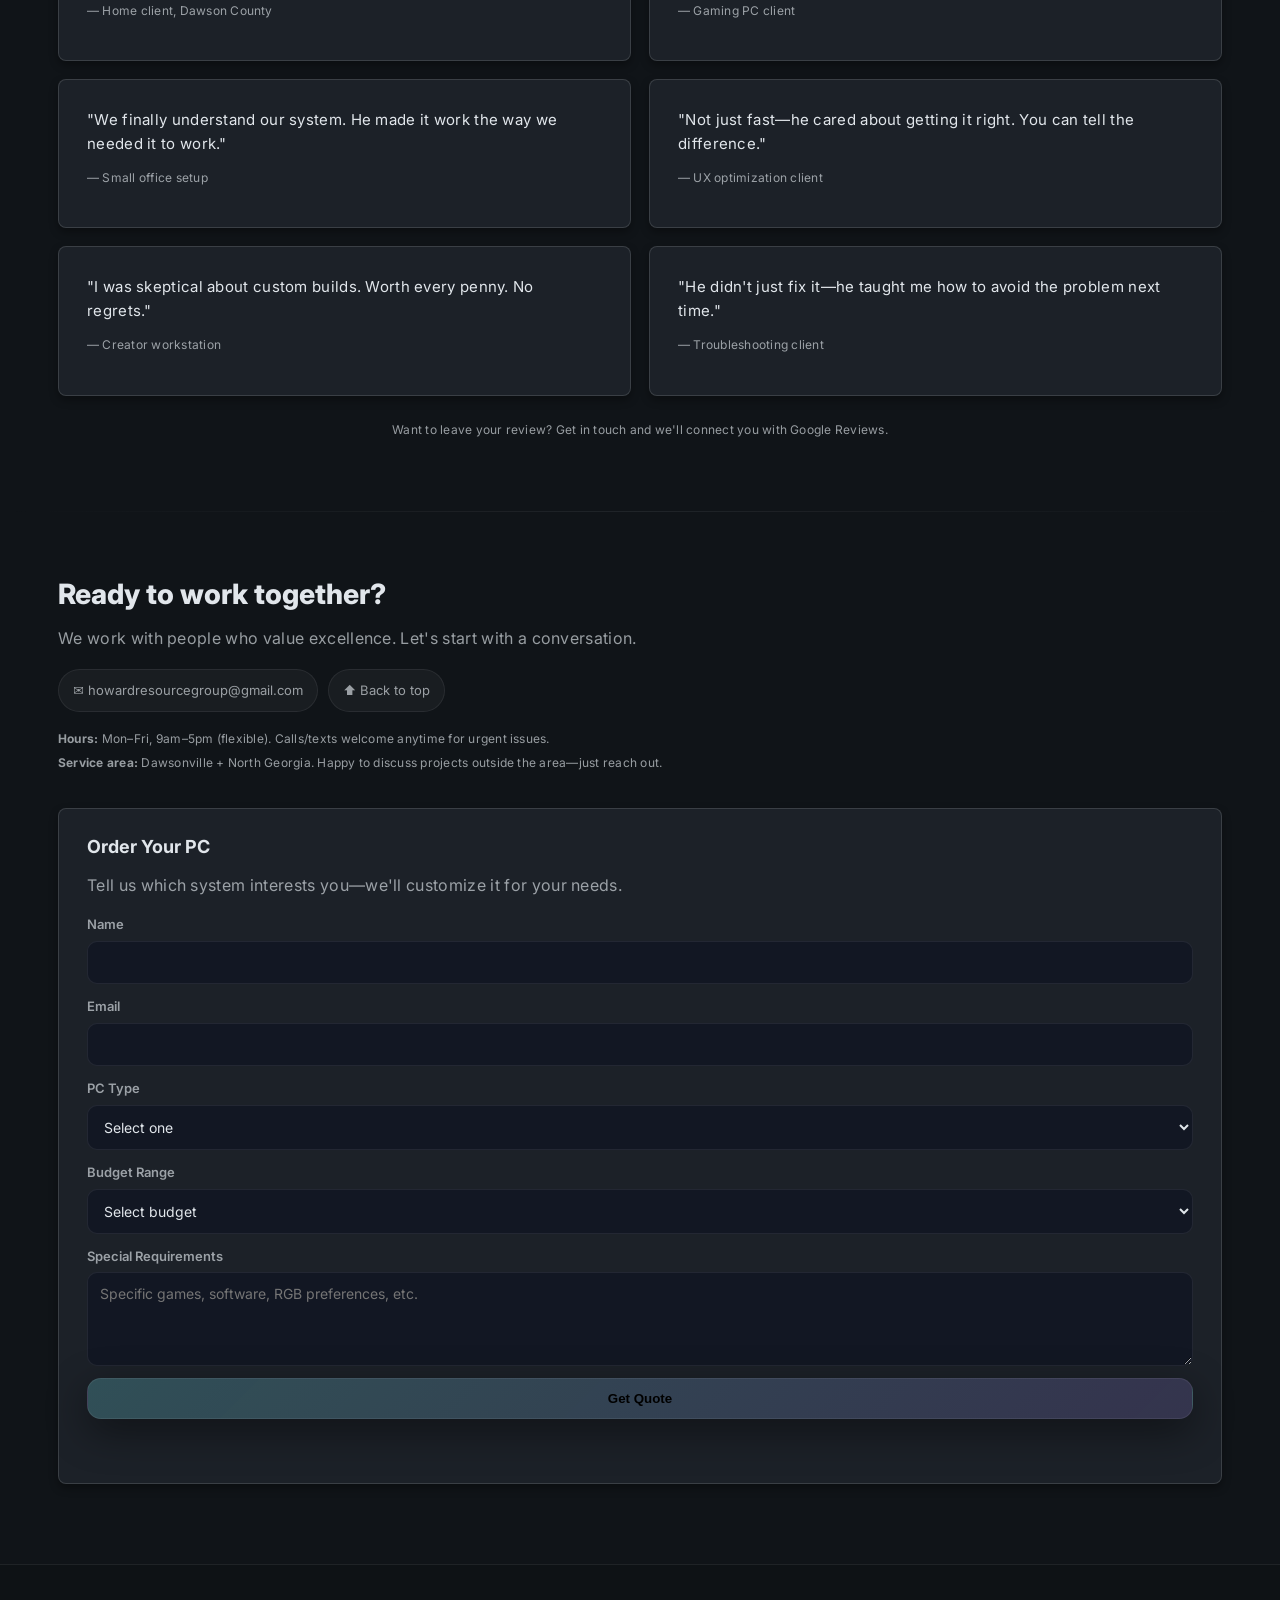
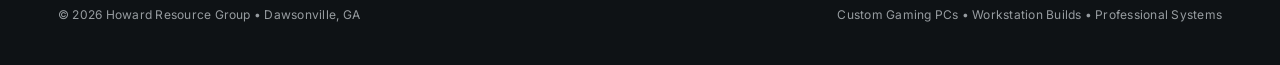
==== commit 0654bf5d: "Introduce multipage structure with dedicated product/contact/why/process/reviews pages" ====
--- a/index.html
+++ b/index.html
@@ -28,11 +28,12 @@
     </a>
 
     <nav class="nav" aria-label="Primary">
-      <a href="#why">Why HRG</a>
-        <a href="#products">PCs</a>
-        <a href="#process">Process</a>
-        <a href="#reviews">Reviews</a>
-        <a class="btn btn--sm" href="#contact">Order Now</a>
+      <a href="index.html">Home</a>
+      <a href="why.html">Why HRG</a>
+      <a href="products.html">PCs</a>
+      <a href="process.html">Process</a>
+      <a href="reviews.html">Reviews</a>
+      <a class="btn btn--sm" href="contact.html">Order Now</a>
     <button class="burger" id="burger" aria-label="Open menu" aria-expanded="false">
       <span></span><span></span><span></span>
     </button>
@@ -55,8 +56,8 @@
           </p>
 
           <div class="cta">
-            <a class="btn" href="#products">Shop the Lineup</a>
-            <a class="btn btn--ghost" href="#why">Learn Why</a>
+            <a class="btn" href="products.html">Shop the Lineup</a>
+            <a class="btn btn--ghost" href="why.html">Learn Why</a>
           </div>
 
           <div class="trust">
@@ -76,36 +77,11 @@
         </div>
 
         <div class="hero__card">
-          <div class="card card--glass">
-            <h2>Let's Talk</h2>
-            <p class="muted">Share your project—we'll show you the path.</p>
-
-            <form class="form" id="quickForm" action="https://formspree.io/f/xkgqpggr" method="POST">
-              <input type="hidden" name="form_name" value="Project Inquiry" />
-              <input type="text" name="_gotcha" style="display:none" tabindex="-1" autocomplete="off" />
-              <label>
-                Name
-                <input name="name" placeholder="Your name" autocomplete="name" required />
-              </label>
-
-              <label>
-                Phone or Email
-                <input name="contact" placeholder="(706) ___-____ or you@email.com" required />
-              </label>
-
-              <label>
-                What's the project?
-                <textarea name="message" rows="4" placeholder="Gaming PC • Workstation • Network • Troubleshooting…" required></textarea>
-              </label>
-
-              <button class="btn btn--full" type="submit">Send Inquiry</button>
-
-              <p class="tiny muted">
-                howardresourcegroup@gmail.com
-              </p>
-
-              <p class="tiny muted" id="formStatus" role="status" aria-live="polite"></p>
-            </form>
+          <div class="card card--highlight" style="background: linear-gradient(180deg, rgba(90,200,250,.08), var(--panel))">
+            <h3>New Lineup</h3>
+            <p class="muted">Gaming • Workstation • Professional</p>
+            <p style="margin-top: 12px; font-size: 13px; color: var(--muted);">Explore our three tiers of crafted performance.</p>
+            <a href="products.html" class="btn btn--full" style="margin-top: 16px;">View All</a>
           </div>
         </div>
       </div>
--- a/style.css
+++ b/style.css
@@ -1,14 +1,15 @@
 :root{
-  --bg:#0b1220;
-  --panel:#0f1a30;
-  --panel2:#0d172b;
-  --text:#e8eefc;
-  --muted:rgba(232,238,252,.72);
-  --line:rgba(232,238,252,.12);
-  --accent:#7cf7ff;
-  --accent2:#a78bfa;
-  --shadow: 0 12px 40px rgba(0,0,0,.35);
-  --radius: 8px; /* smaller radius for squarer feel */
+  /* sleek tech palette with simple, harmonious colors */
+  --bg:#101418;
+  --panel:#1c2128;
+  --panel2:#232a33;
+  --text:#e1e6eb;
+  --muted:rgba(225,230,235,.65);
+  --line:rgba(225,230,235,.08);
+  --accent:#5ac8fa;
+  --accent2:#4a90e2;
+  --shadow: 0 12px 40px rgba(0,0,0,.45);
+  --radius: 8px;
   --max: 1100px;
 }
 
@@ -16,9 +17,7 @@
 html,body{margin:0;padding:0}
 body{
   font-family: 'Inter', ui-sans-serif, system-ui, -apple-system, Segoe UI, Roboto, Helvetica, Arial;
-  background: radial-gradient(1200px 600px at 20% 10%, rgba(124,247,255,.12), transparent 60%),
-              radial-gradient(900px 600px at 80% 20%, rgba(167,139,250,.12), transparent 60%),
-              var(--bg);
+  background: var(--bg);
   color:var(--text);
   line-height:1.6;
   font-size: 16px;
@@ -262,12 +261,12 @@
 
 .card{
   border-radius: var(--radius);
-  border:1px solid var(--line);
-  background: rgba(20,32,50,.90);
-  box-shadow: 0 6px 12px rgba(0,0,0,.4), 0 2px 4px rgba(0,0,0,.3);
+  border:1px solid rgba(225,230,235,.15);
+  background: var(--panel);
+  box-shadow: 0 4px 8px rgba(0,0,0,.35);
   padding: 28px;
   transition: all .3s ease;
-}
+} 
 .card:hover{
   transform: translateY(-6px) rotateX(1deg);
   box-shadow: 0 12px 24px rgba(0,0,0,.5), 0 4px 8px rgba(0,0,0,.4);
@@ -376,6 +375,10 @@
 }
 
 .form{display:grid; gap:12px; margin-top: 16px}
+input, textarea, select{
+  background: var(--panel2);
+  border:1px solid var(--line);
+}
 label{display:grid; gap:6px; font-size:13px; color:var(--muted); font-weight: 600}
 input, textarea, select{
   width:100%;
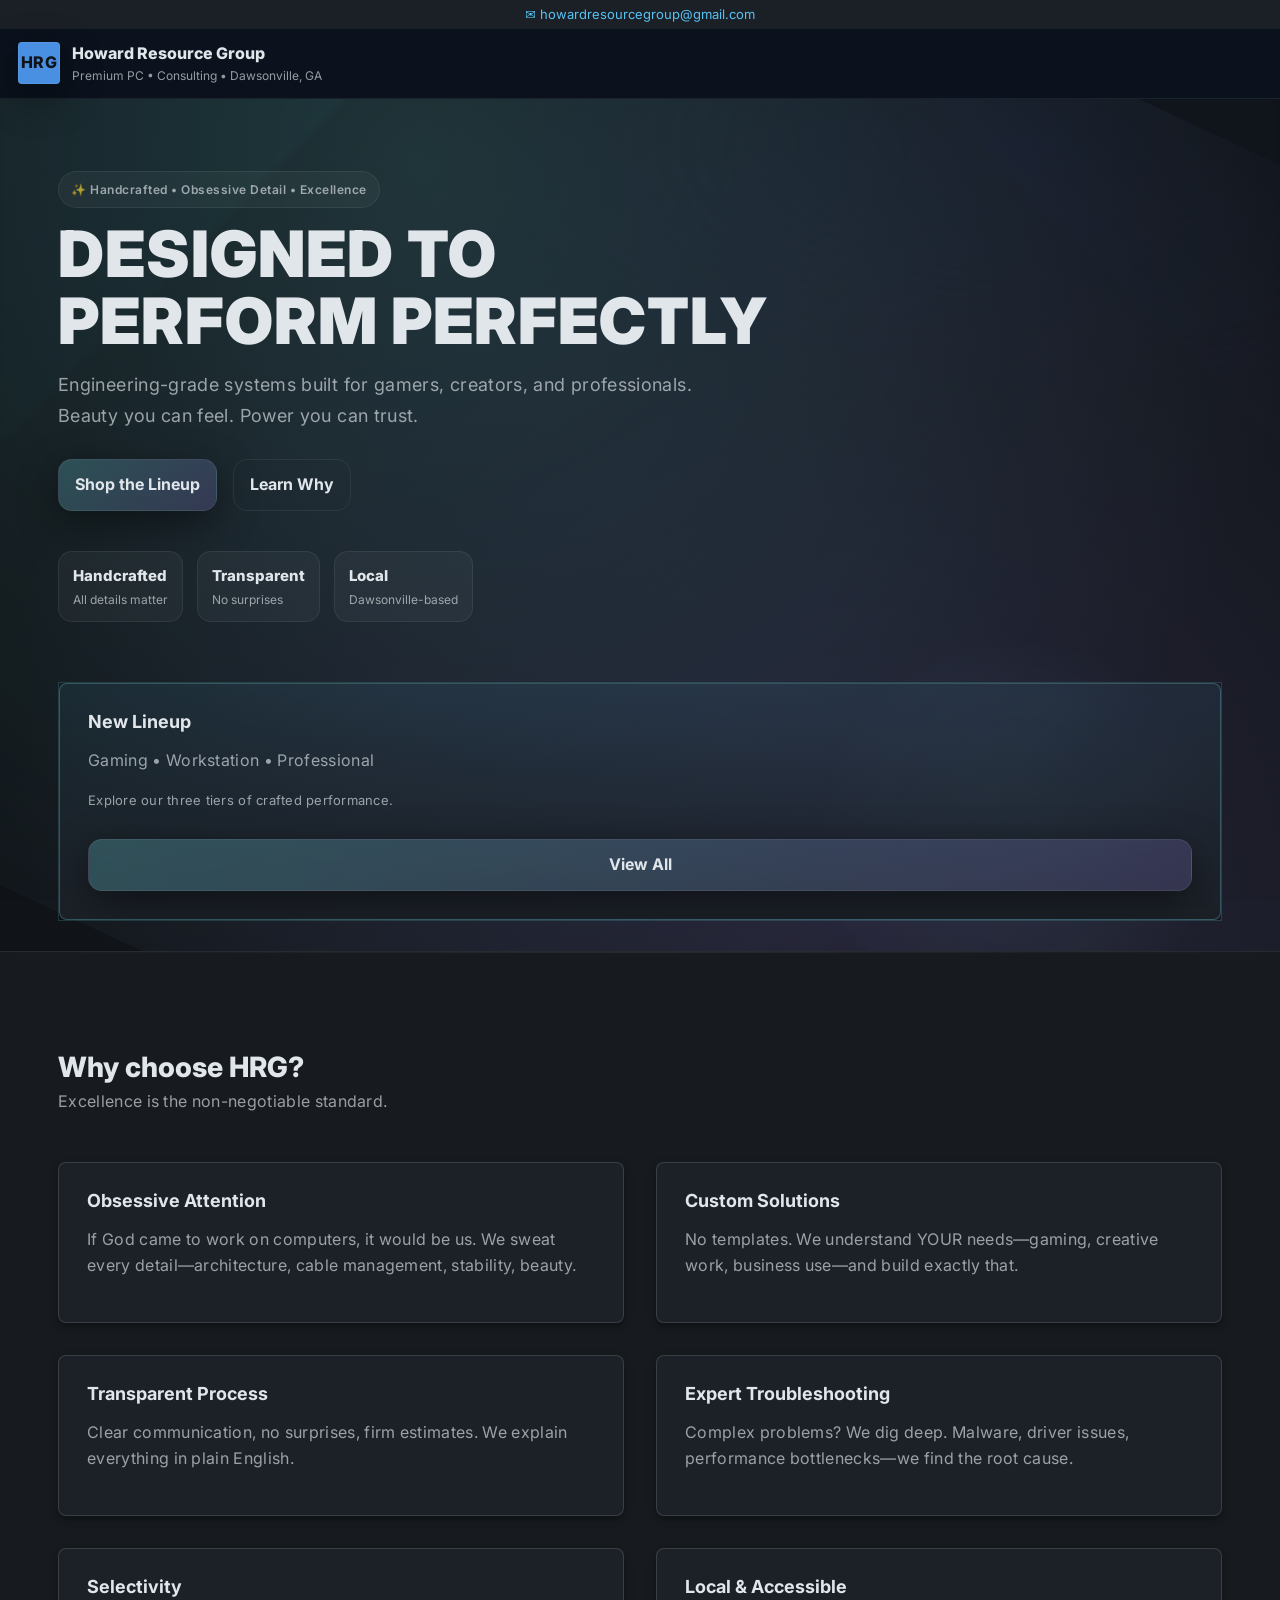
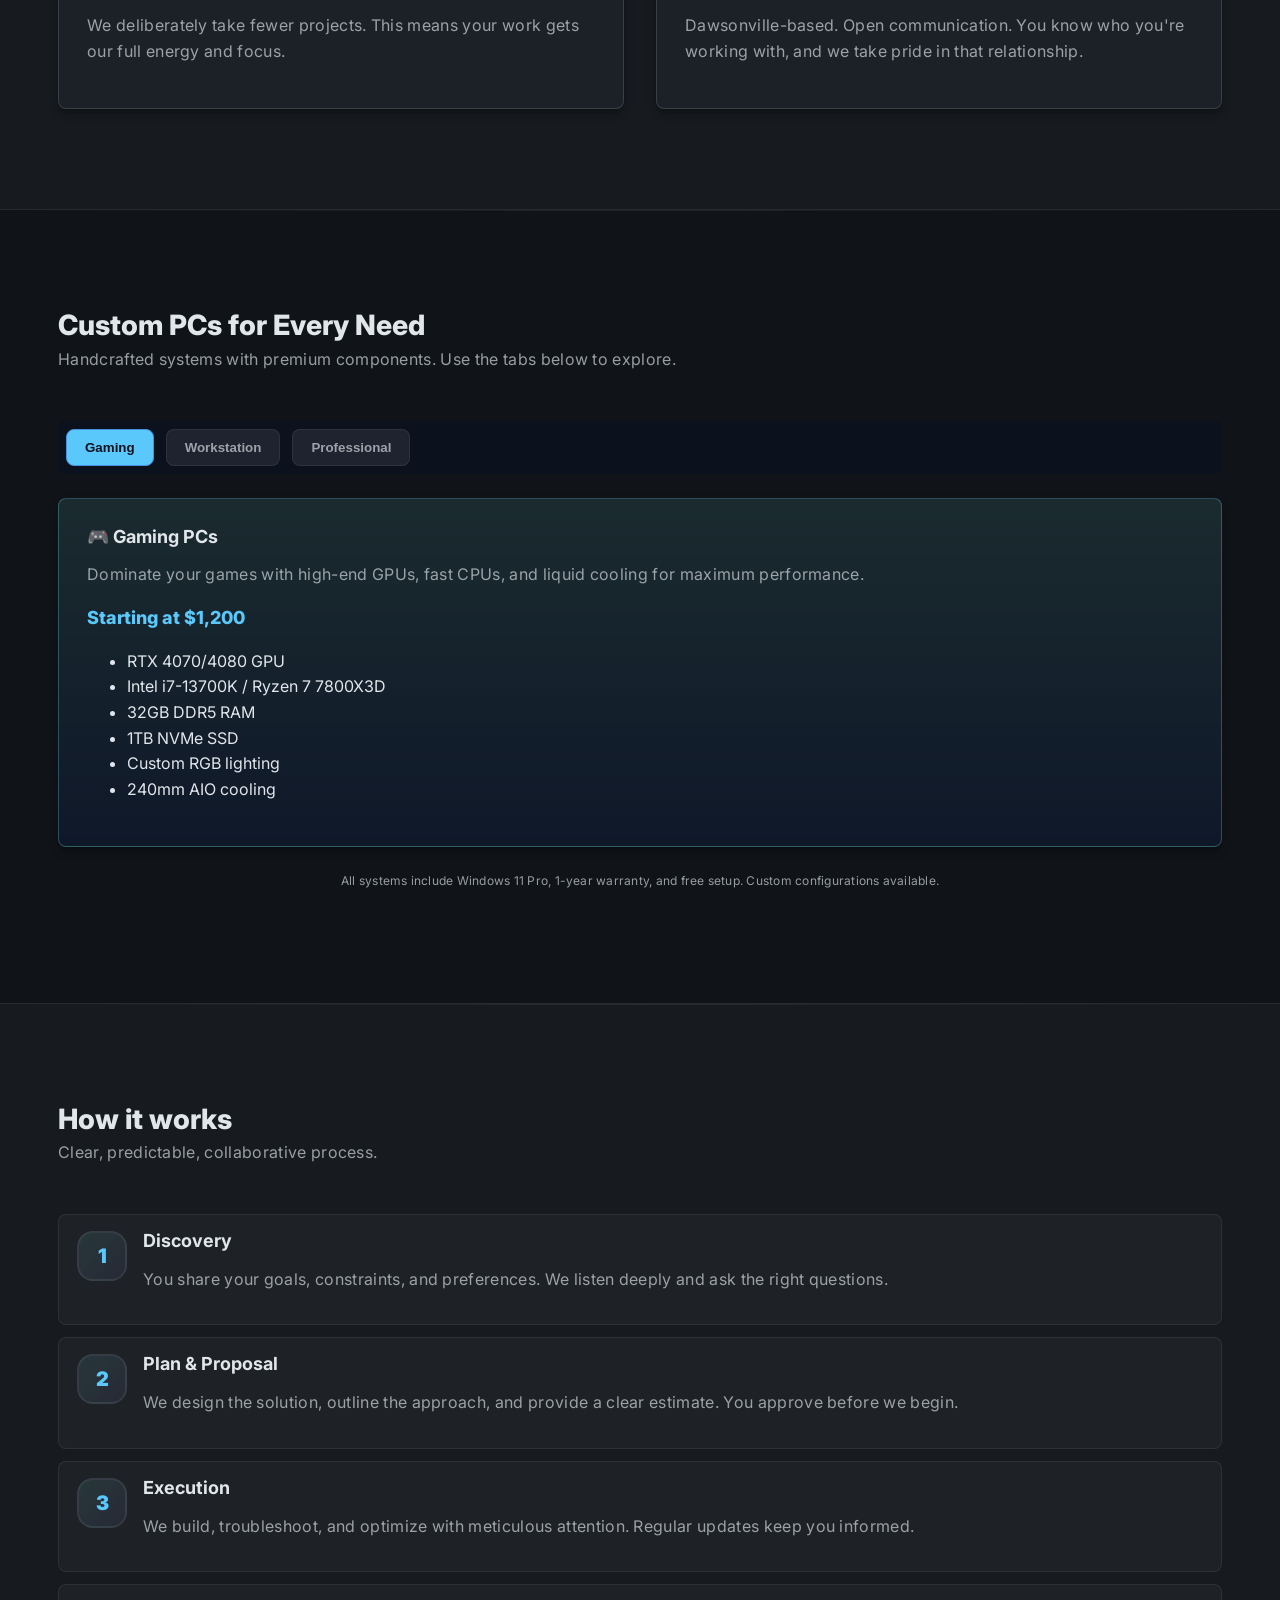
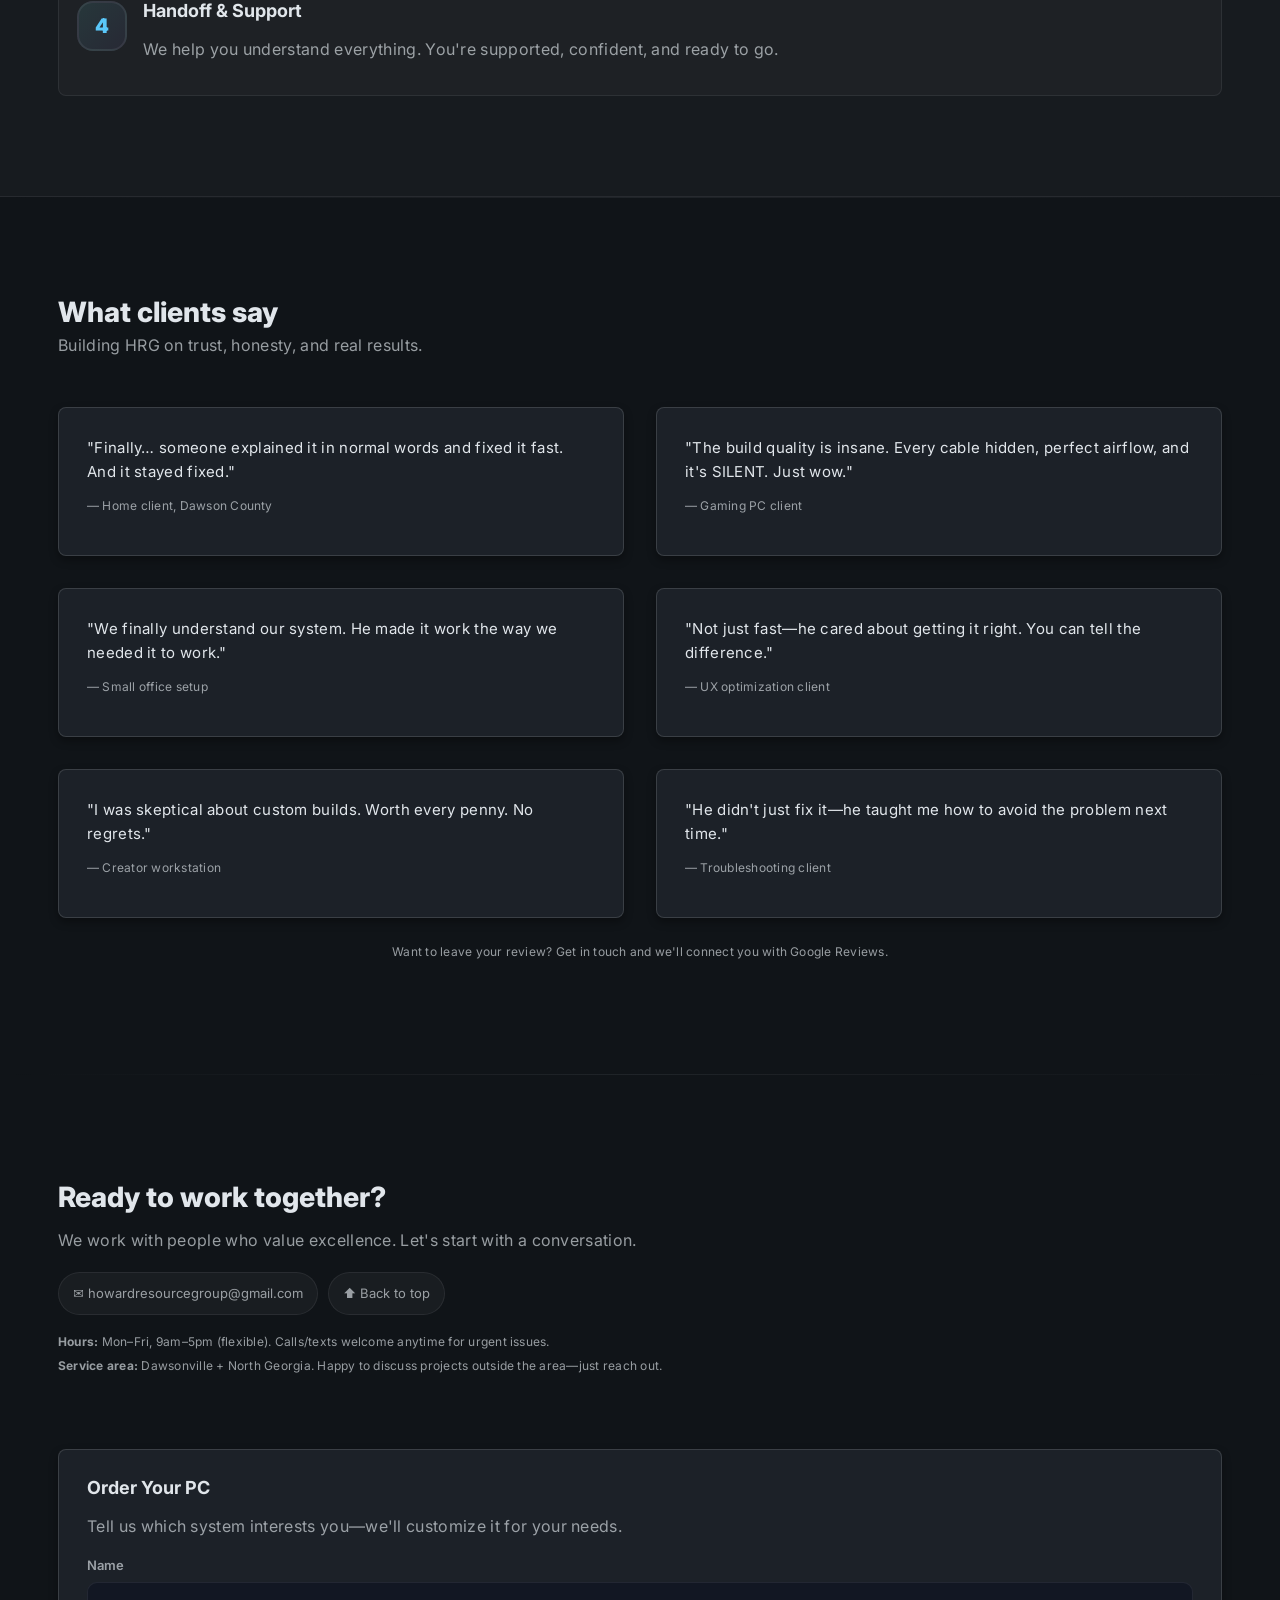
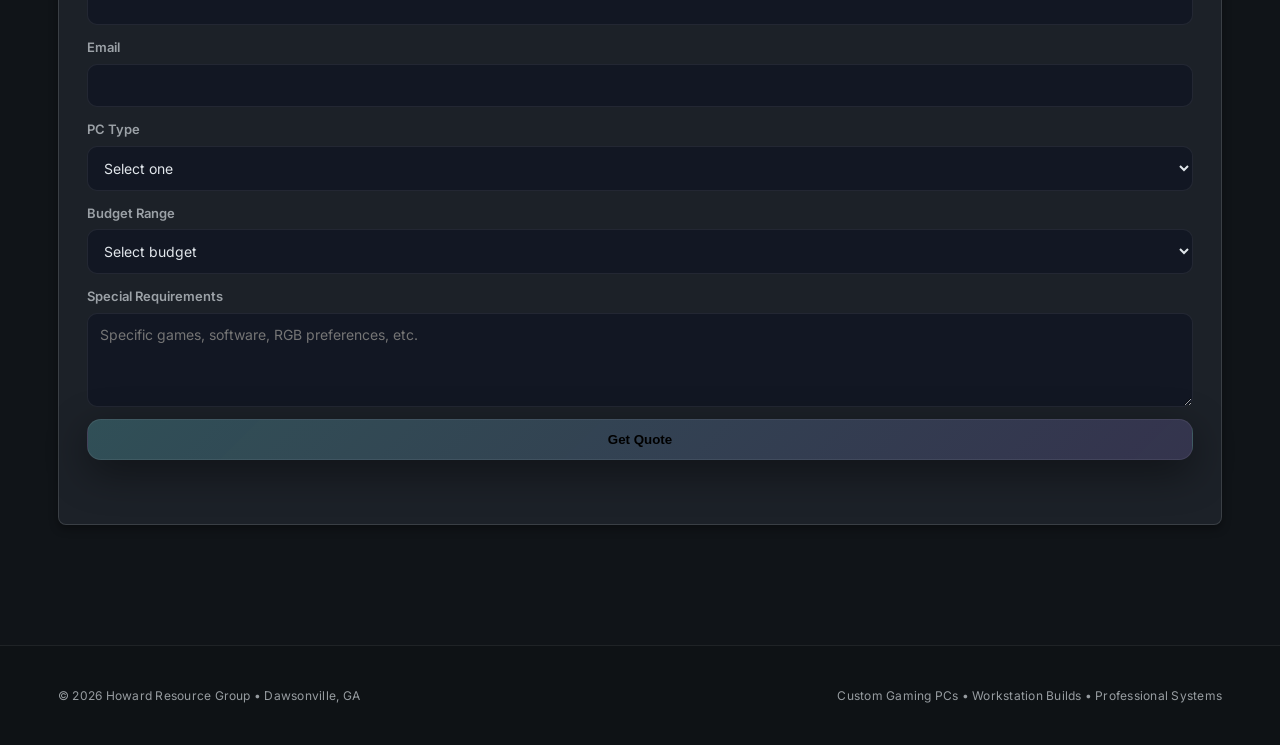
==== commit da9474b2: "Add topbar and square logo; unify header styling across pages" ====
--- a/index.html
+++ b/index.html
@@ -18,6 +18,11 @@
 </head>
 
 <body>
+  <div class="topbar">
+    <div class="container">
+      <a href="mailto:howardresourcegroup@gmail.com">✉️ howardresourcegroup@gmail.com</a>
+    </div>
+  </div>
   <header class="header">
     <a class="brand" href="#top" aria-label="Howard Resource Group Home">
       <span class="brand__mark">HRG</span>
--- a/style.css
+++ b/style.css
@@ -53,14 +53,25 @@
 
 .brand{display:flex; gap:12px; align-items:center}
 .brand__mark{
-  width:42px;height:42px;border-radius:14px;
+  width:42px;height:42px;border-radius:4px;
   display:grid;place-items:center;
-  background: linear-gradient(135deg, rgba(124,247,255,.20), rgba(167,139,250,.18));
+  background: var(--accent2);
+  color: var(--bg);
   border:1px solid var(--line);
   box-shadow: var(--shadow);
   font-weight:800;
   letter-spacing:.6px;
 }
+
+.topbar{
+  background: var(--panel);
+  color: var(--muted);
+  font-size:13px;
+  text-align:center;
+  padding:4px 0;
+}
+.topbar a{color:var(--accent);text-decoration:none;}
+.topbar a:hover{text-decoration:underline;}
 .brand__name{display:block; font-weight:800}
 .brand__tag{display:block; font-size:12px; color:var(--muted)}
 
@@ -134,7 +145,7 @@
 
 .hero{
   position:relative;
-  padding: 120px 0 80px;
+  padding: 140px 0 100px;
   overflow:hidden;
 }
 .hero::before{
@@ -177,7 +188,7 @@
 .hero__grid{
   display:grid;
   grid-template-columns: 1.2fr .9fr;
-  gap: 22px;
+  gap: 60px;
   align-items:start;
   position: relative;
   z-index: 1;
@@ -211,9 +222,9 @@
 
 .cta{
   display:flex;
-  gap:12px;
+  gap:16px;
   flex-wrap:wrap;
-  margin: 18px 0 24px;
+  margin: 28px 0 40px;
 }
 
 .trust{
@@ -232,7 +243,7 @@
 .trust__small{display:block; font-size:12px; color:var(--muted); margin-top: 2px}
 
 .section {
-  padding: 60px 0;
+  padding: 100px 0;
   position: relative;
 }
 
@@ -250,13 +261,13 @@
   border-top:1px solid var(--line);
   border-bottom:1px solid var(--line);
 }
-.section__head{margin-bottom: 24px}
+.section__head{margin-bottom: 48px}
 .section__head h2{margin:0 0 6px}
 .section__head p{margin: 0}
 
 .muted{color:var(--muted)}
 
-.grid{display:grid; gap:18px}
+.grid{display:grid; gap:32px}
 .cards{grid-template-columns: repeat(3, minmax(0, 1fr))}
 
 .card{
@@ -453,7 +464,7 @@
 .contact{
   display:grid;
   grid-template-columns: 1fr 1fr;
-  gap: 22px;
+  gap: 60px;
   align-items:start;
 }
 .contact h2{margin-bottom: 8px}
